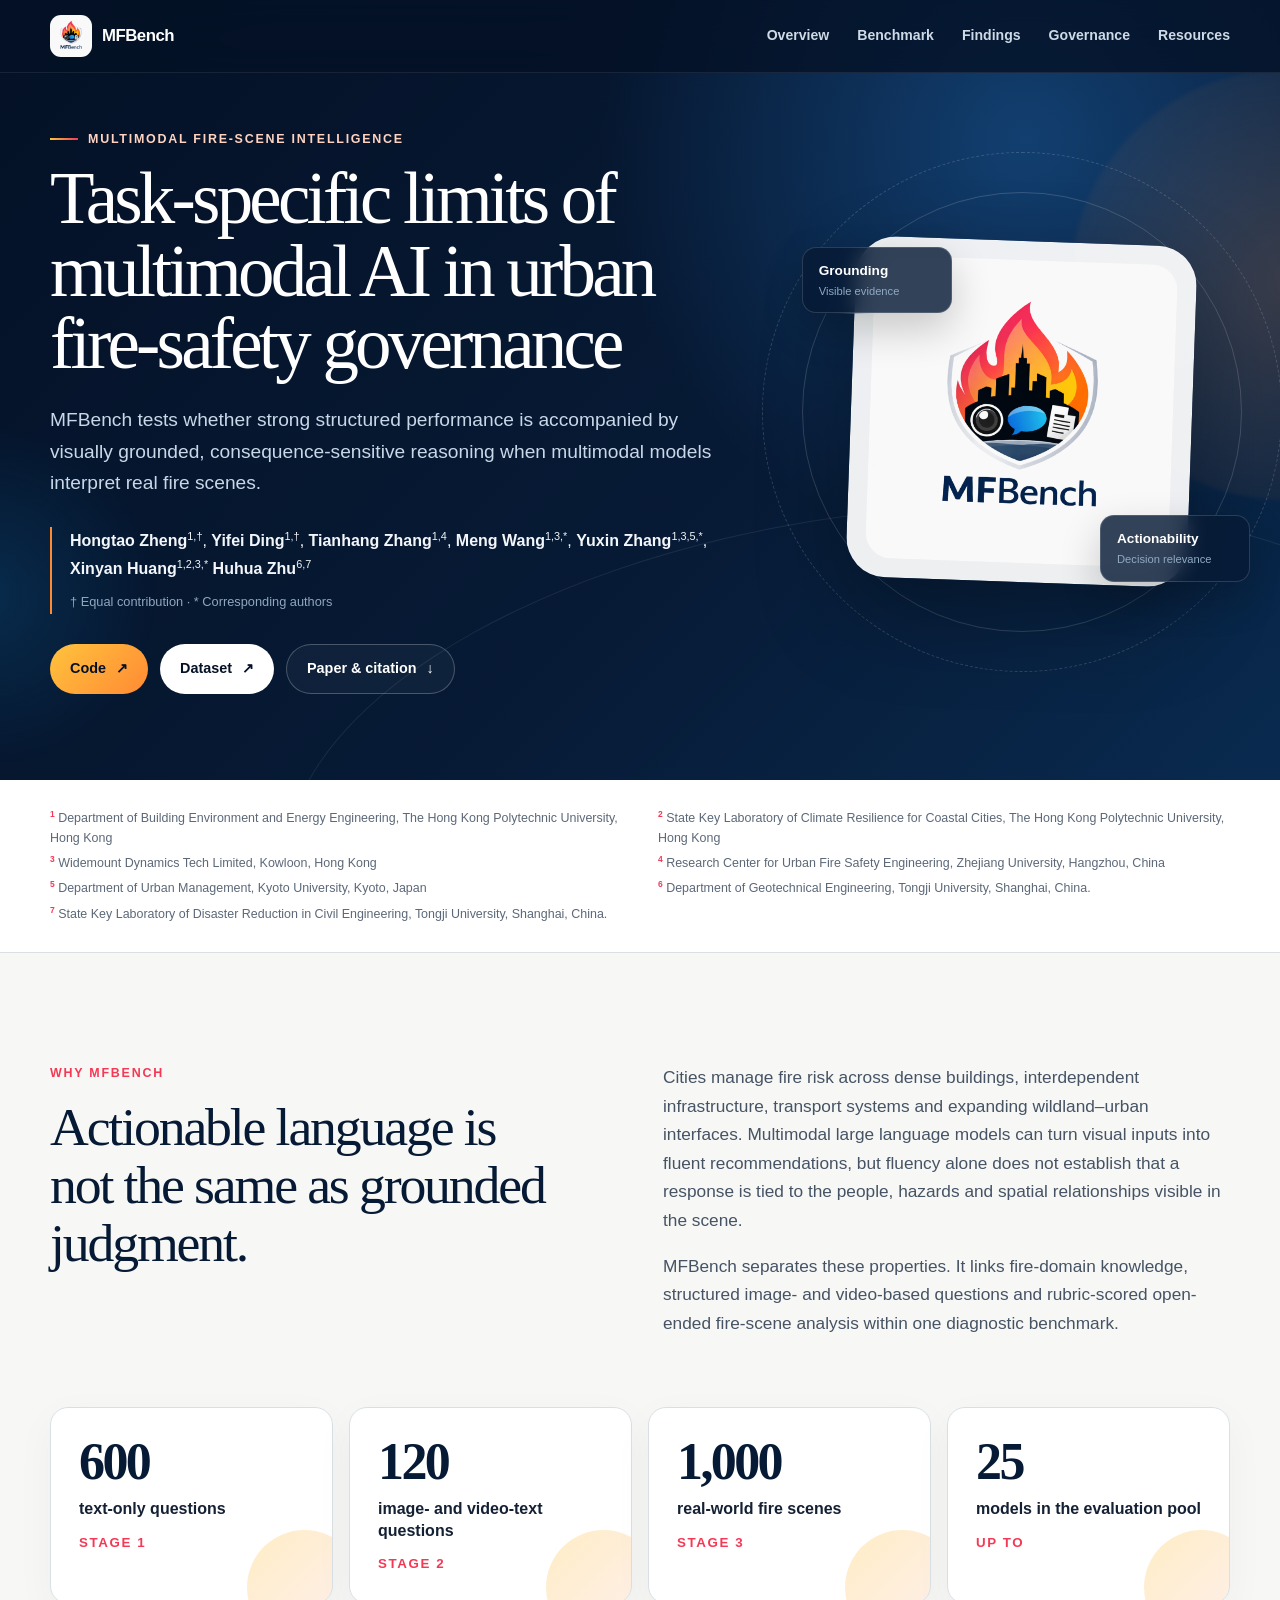
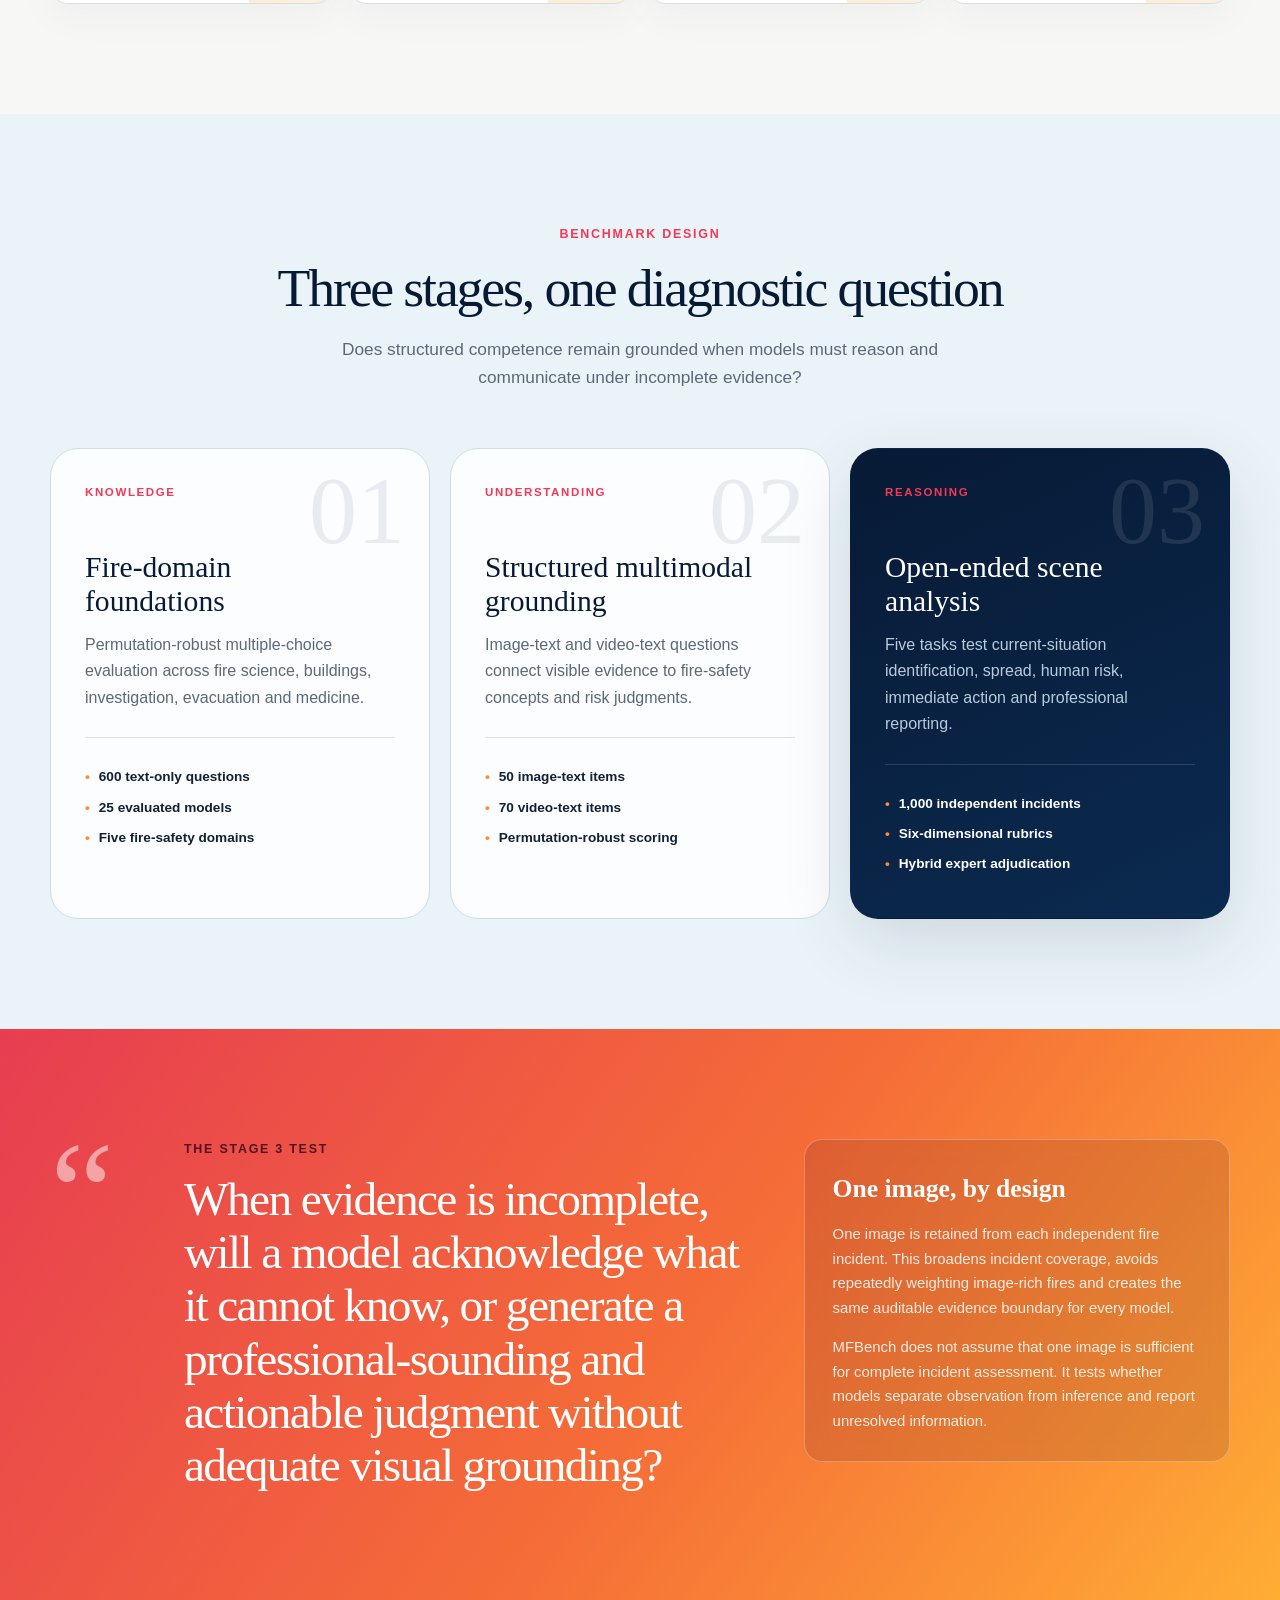
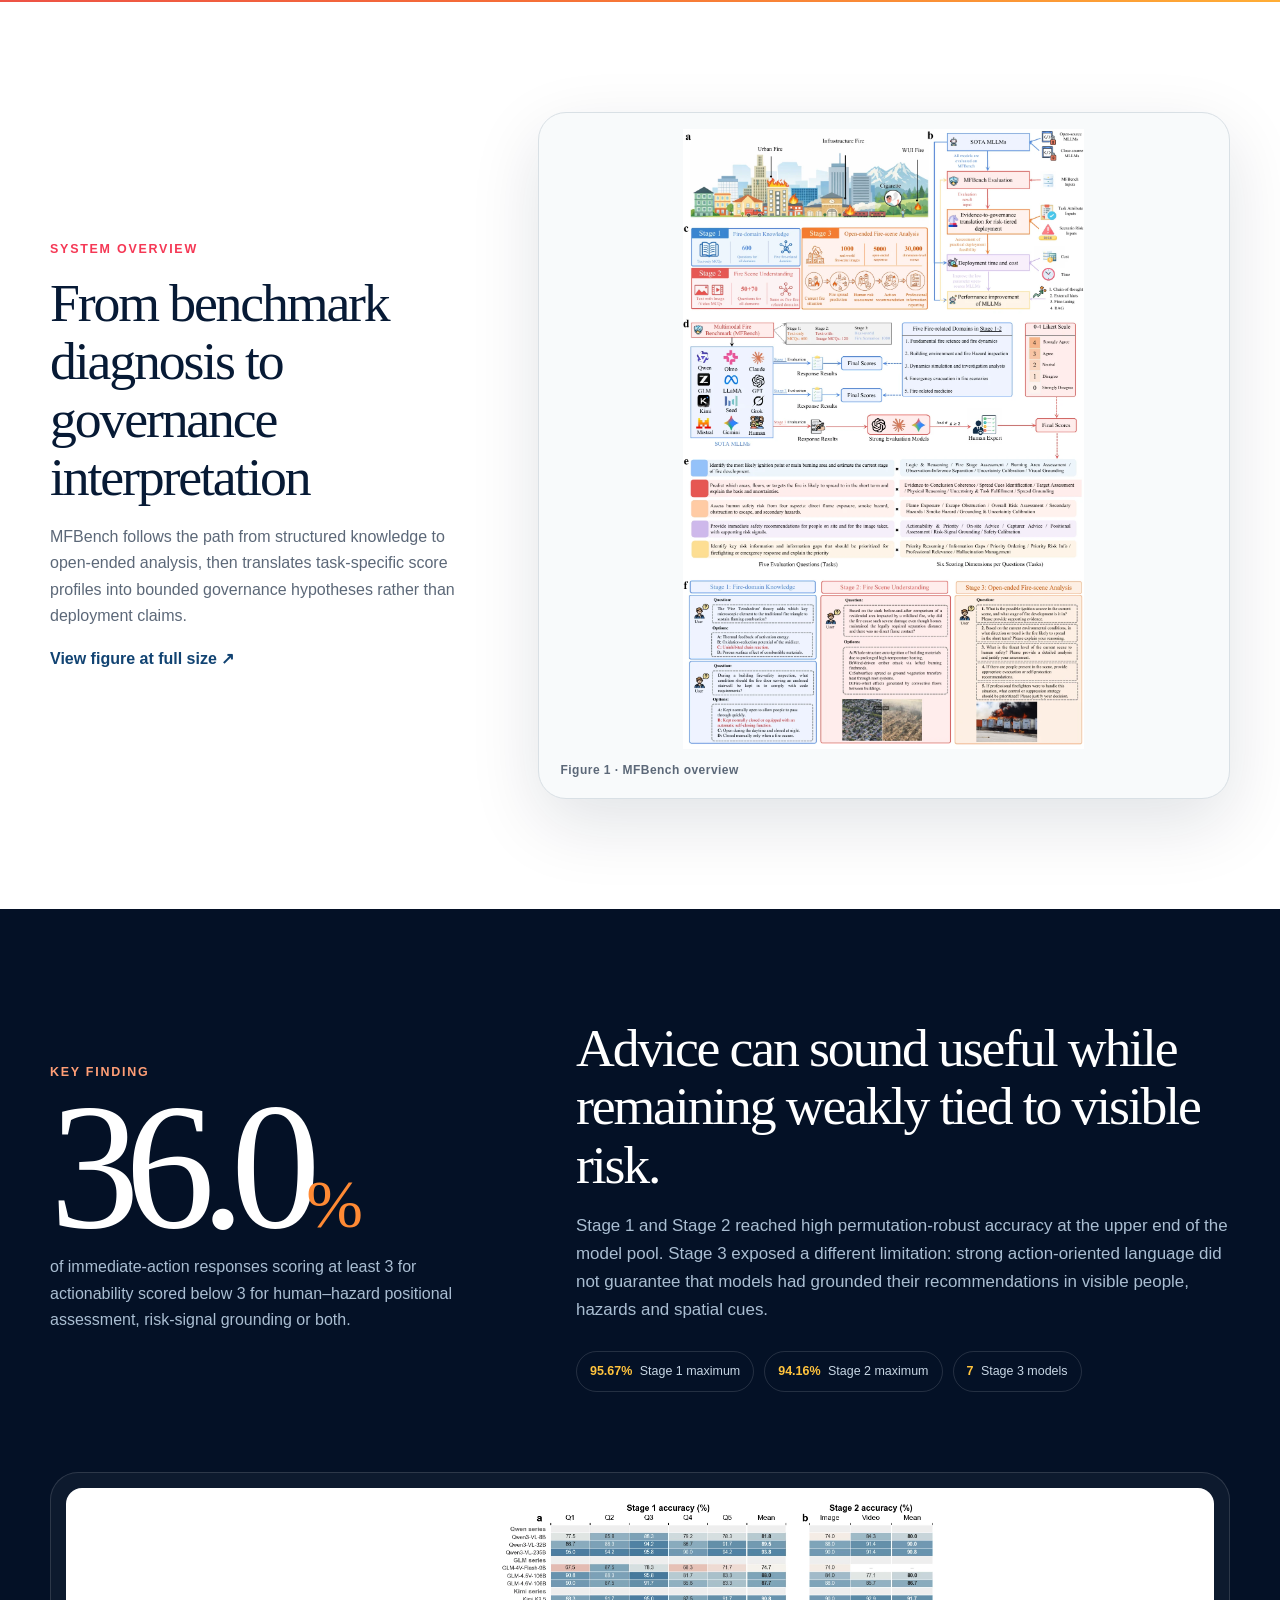
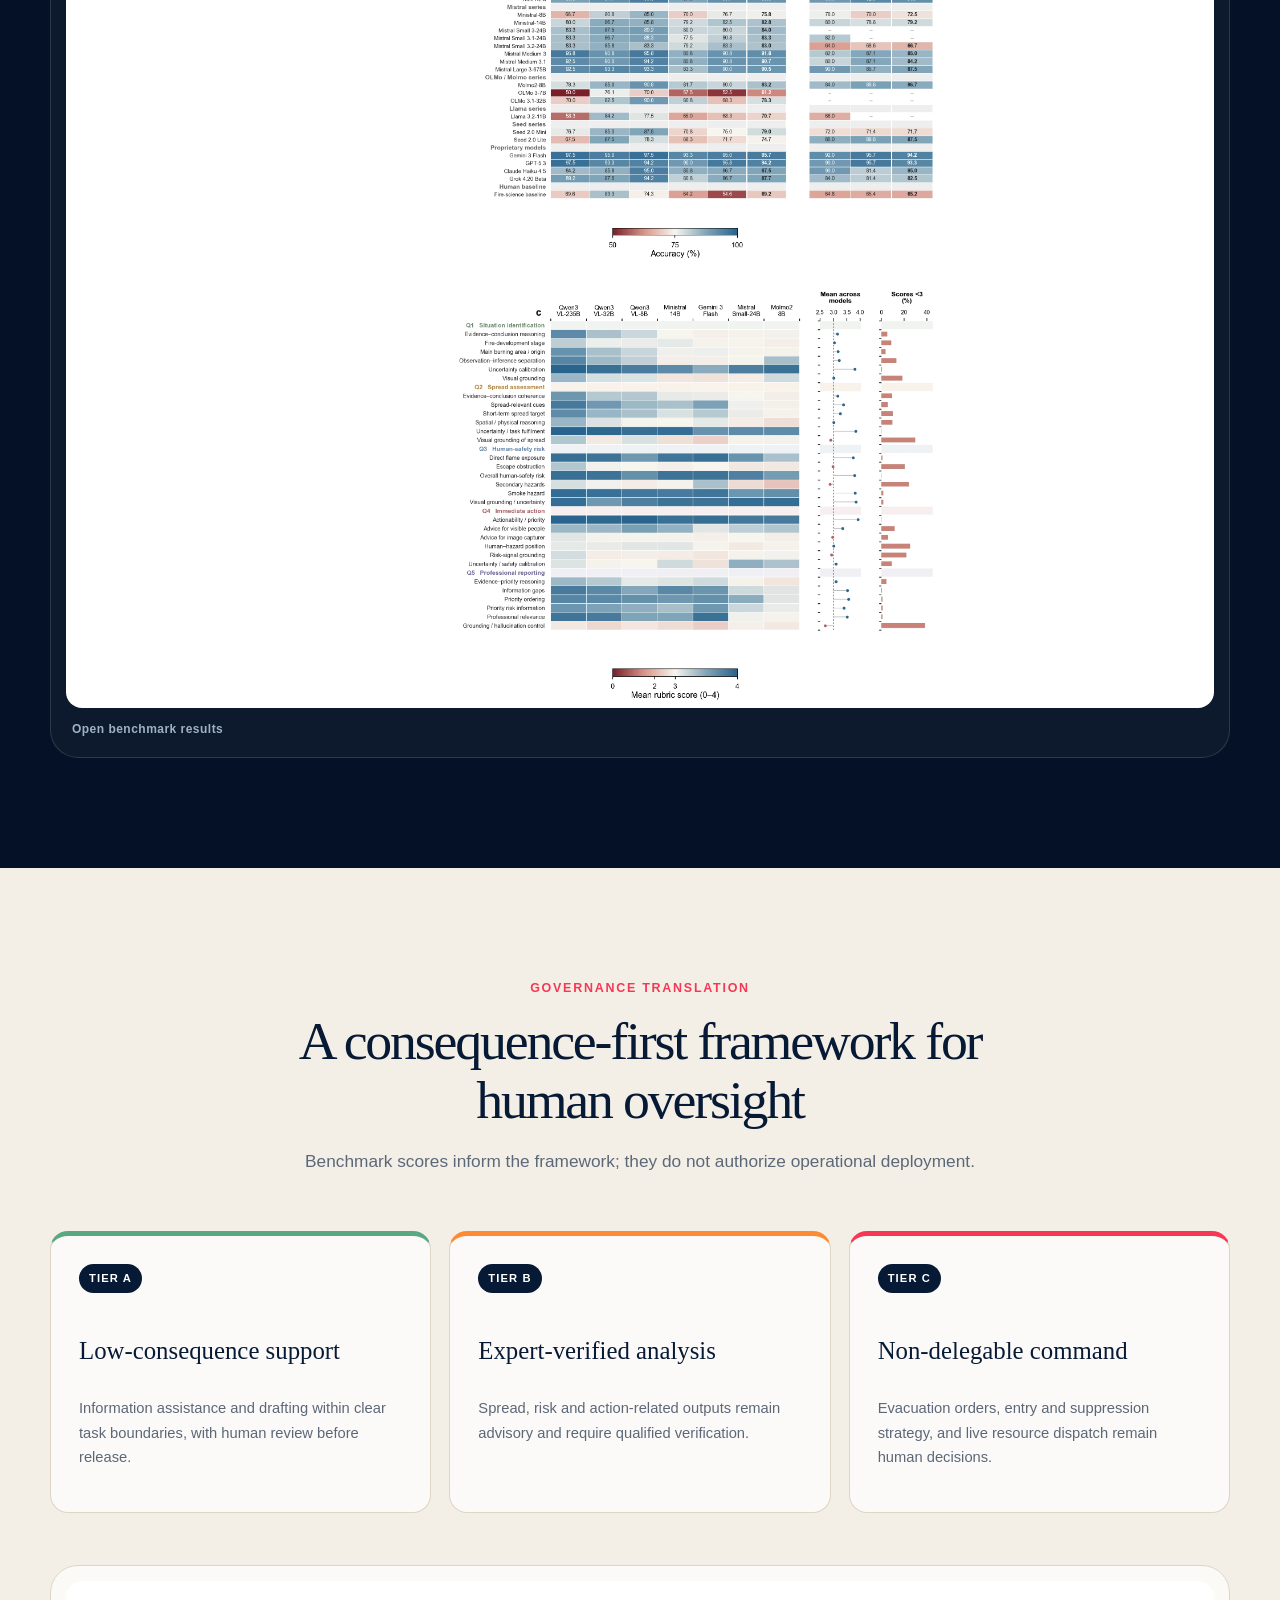
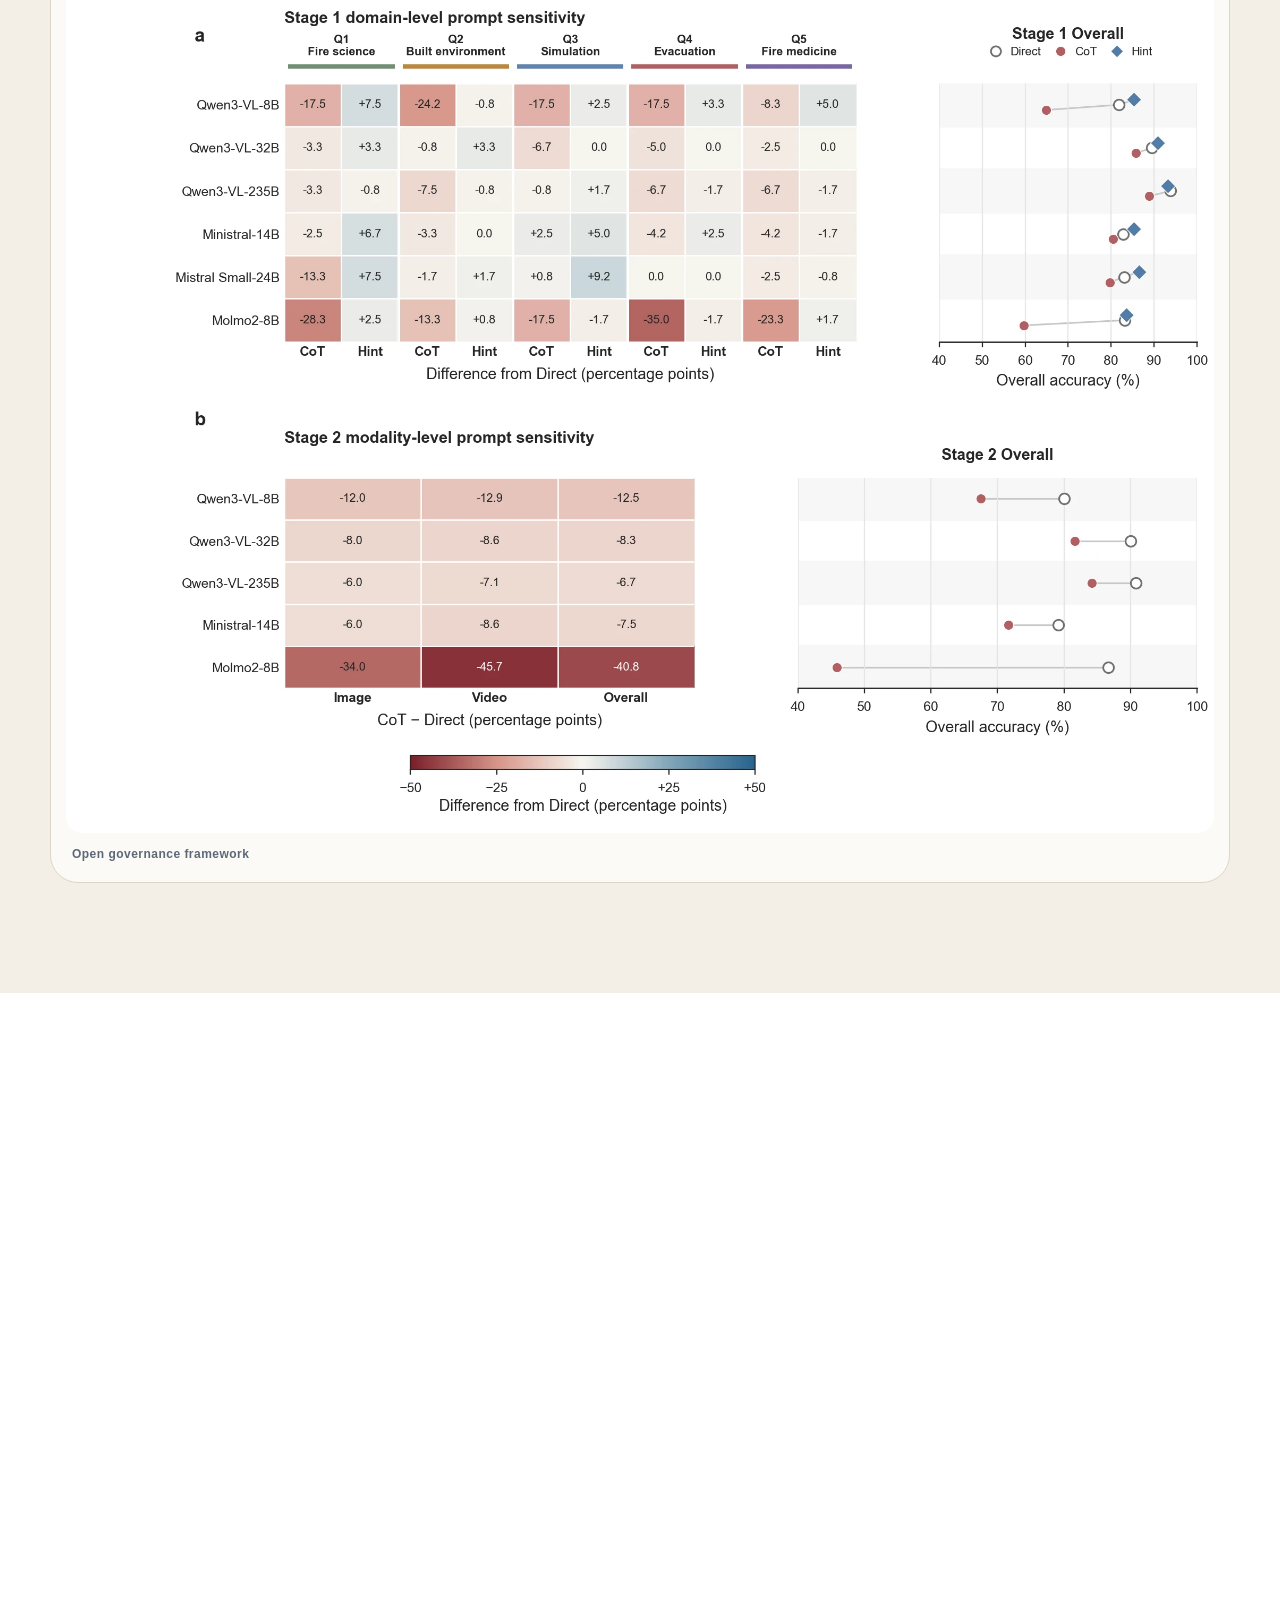
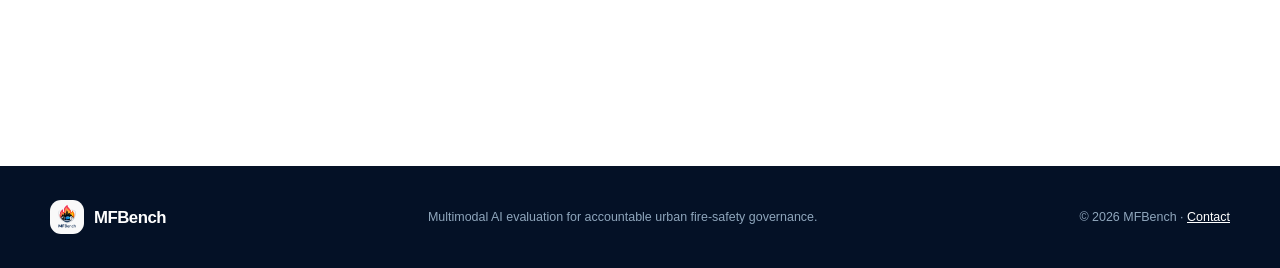
==== index.html @ b50ec33d "Update index.html" ====
<!doctype html>
<html lang="en">
  <head>
    <meta charset="utf-8" />
    <meta name="viewport" content="width=device-width, initial-scale=1" />
    <meta name="theme-color" content="#071a35" />
    <meta
      name="description"
      content="MFBench is a staged diagnostic benchmark for multimodal AI in urban fire-safety governance."
    />
    <meta property="og:type" content="website" />
    <meta property="og:title" content="MFBench | Multimodal AI for Urban Fire Safety" />
    <meta
      property="og:description"
      content="A staged diagnostic benchmark connecting fire-domain knowledge, multimodal understanding and grounded fire-scene analysis."
    />
    <meta property="og:url" content="https://mfbench.github.io/" />
    <link rel="icon" href="assets/logo.png" />
    <link rel="stylesheet" href="styles.css" />
    <title>MFBench | Multimodal AI for Urban Fire Safety</title>
  </head>
  <body>
    <a class="skip-link" href="#main">Skip to content</a>

    <header class="site-header" id="top">
      <div class="nav-wrap">
        <a class="brand" href="#top" aria-label="MFBench home">
          <img src="assets/logo.png" alt="" />
          <span>MFBench</span>
        </a>
        <button class="menu-button" type="button" aria-expanded="false" aria-controls="site-nav">
          <span></span><span></span><span></span>
          <span class="sr-only">Toggle navigation</span>
        </button>
        <nav id="site-nav" aria-label="Primary navigation">
          <a href="#overview">Overview</a>
          <a href="#benchmark">Benchmark</a>
          <a href="#findings">Findings</a>
          <a href="#governance">Governance</a>
          <a href="#resources">Resources</a>
        </nav>
      </div>
    </header>

    <main id="main">
      <section class="hero">
        <div class="hero-glow hero-glow-a"></div>
        <div class="hero-glow hero-glow-b"></div>
        <div class="container hero-grid">
          <div class="hero-copy reveal">
            <div class="eyebrow"><span></span> Multimodal fire-scene intelligence</div>
            <h1>Task-specific limits of multimodal AI in urban fire-safety governance</h1>
            <p class="hero-deck">
              MFBench tests whether strong structured performance is accompanied by visually grounded,
              consequence-sensitive reasoning when multimodal models interpret real fire scenes.
            </p>

            <div class="authors" aria-label="Authors">
              <p>
                <strong>Hongtao Zheng</strong><sup>1,†</sup>,
                <strong>Yifei Ding</strong><sup>1,†</sup>,
                <strong>Tianhang Zhang</strong><sup>1,4</sup>,
                <strong>Meng Wang</strong><sup>1,3,*</sup>,
                <strong>Yuxin Zhang</strong><sup>1,3,5,*</sup>,
                <strong>Xinyan Huang</strong><sup>1,2,3,*</sup>
                <strong>Huhua Zhu</strong><sup>6,7</sup>
              </p>
              <span>† Equal contribution · * Corresponding authors</span>
            </div>

            <div class="hero-actions" aria-label="Project links">
              <a class="button button-primary" href="https://github.com/HTZ2025/mfbench" target="_blank" rel="noreferrer">
                Code <span aria-hidden="true">↗</span>
              </a>
              <a class="button button-light" href="https://huggingface.co" target="_blank" rel="noreferrer">
                Dataset <span aria-hidden="true">↗</span>
              </a>
              <a class="button button-ghost" href="#citation">Paper &amp; citation <span aria-hidden="true">↓</span></a>
            </div>
          </div>

          <div class="hero-mark reveal" aria-hidden="true">
            <div class="logo-orbit orbit-one"></div>
            <div class="logo-orbit orbit-two"></div>
            <div class="logo-plate">
              <img src="assets/logo.png" alt="" />
            </div>
            <div class="signal-card signal-card-one"><b>Grounding</b><span>Visible evidence</span></div>
            <div class="signal-card signal-card-two"><b>Actionability</b><span>Decision relevance</span></div>
          </div>
        </div>
      </section>

      <section class="affiliations" aria-label="Author affiliations">
        <div class="container affiliations-grid">
          <p><sup>1</sup> Department of Building Environment and Energy Engineering, The Hong Kong Polytechnic University, Hong Kong</p>
          <p><sup>2</sup> State Key Laboratory of Climate Resilience for Coastal Cities, The Hong Kong Polytechnic University, Hong Kong</p>
          <p><sup>3</sup> Widemount Dynamics Tech Limited, Kowloon, Hong Kong</p>
          <p><sup>4</sup> Research Center for Urban Fire Safety Engineering, Zhejiang University, Hangzhou, China</p>
          <p><sup>5</sup> Department of Urban Management, Kyoto University, Kyoto, Japan</p>
          <p><sup>6</sup> Department of Geotechnical Engineering, Tongji University, Shanghai, China.</p>
          <p><sup>7</sup> State Key Laboratory of Disaster Reduction in Civil Engineering, Tongji University, Shanghai, China.</p>
        </div>
      </section>

      <section class="section overview" id="overview">
        <div class="container two-column">
          <div class="section-heading reveal">
            <p class="kicker">Why MFBench</p>
            <h2>Actionable language is not the same as grounded judgment.</h2>
          </div>
          <div class="prose reveal">
            <p>
              Cities manage fire risk across dense buildings, interdependent infrastructure, transport
              systems and expanding wildland–urban interfaces. Multimodal large language models can turn
              visual inputs into fluent recommendations, but fluency alone does not establish that a response
              is tied to the people, hazards and spatial relationships visible in the scene.
            </p>
            <p>
              MFBench separates these properties. It links fire-domain knowledge, structured image- and
              video-based questions and rubric-scored open-ended fire-scene analysis within one diagnostic
              benchmark.
            </p>
          </div>
        </div>

        <div class="container stat-grid" aria-label="Benchmark scale">
          <article class="stat-card reveal"><strong>600</strong><span>text-only questions</span><small>Stage 1</small></article>
          <article class="stat-card reveal"><strong>120</strong><span>image- and video-text questions</span><small>Stage 2</small></article>
          <article class="stat-card reveal"><strong>1,000</strong><span>real-world fire scenes</span><small>Stage 3</small></article>
          <article class="stat-card reveal"><strong>25</strong><span>models in the evaluation pool</span><small>Up to</small></article>
        </div>
      </section>

      <section class="section benchmark" id="benchmark">
        <div class="container">
          <div class="section-heading centered reveal">
            <p class="kicker">Benchmark design</p>
            <h2>Three stages, one diagnostic question</h2>
            <p>Does structured competence remain grounded when models must reason and communicate under incomplete evidence?</p>
          </div>

          <div class="stage-grid">
            <article class="stage-card reveal">
              <div class="stage-number">01</div>
              <p class="stage-label">Knowledge</p>
              <h3>Fire-domain foundations</h3>
              <p>Permutation-robust multiple-choice evaluation across fire science, buildings, investigation, evacuation and medicine.</p>
              <ul><li>600 text-only questions</li><li>25 evaluated models</li><li>Five fire-safety domains</li></ul>
            </article>
            <article class="stage-card reveal">
              <div class="stage-number">02</div>
              <p class="stage-label">Understanding</p>
              <h3>Structured multimodal grounding</h3>
              <p>Image-text and video-text questions connect visible evidence to fire-safety concepts and risk judgments.</p>
              <ul><li>50 image-text items</li><li>70 video-text items</li><li>Permutation-robust scoring</li></ul>
            </article>
            <article class="stage-card stage-card-accent reveal">
              <div class="stage-number">03</div>
              <p class="stage-label">Reasoning</p>
              <h3>Open-ended scene analysis</h3>
              <p>Five tasks test current-situation identification, spread, human risk, immediate action and professional reporting.</p>
              <ul><li>1,000 independent incidents</li><li>Six-dimensional rubrics</li><li>Hybrid expert adjudication</li></ul>
            </article>
          </div>
        </div>
      </section>

      <section class="section evidence-boundary">
        <div class="container evidence-grid">
          <div class="quote-mark reveal">“</div>
          <div class="reveal">
            <p class="kicker">The Stage 3 test</p>
            <blockquote>
              When evidence is incomplete, will a model acknowledge what it cannot know, or generate a
              professional-sounding and actionable judgment without adequate visual grounding?
            </blockquote>
          </div>
          <div class="boundary-note reveal">
            <h3>One image, by design</h3>
            <p>
              One image is retained from each independent fire incident. This broadens incident coverage,
              avoids repeatedly weighting image-rich fires and creates the same auditable evidence boundary
              for every model.
            </p>
            <p>
              MFBench does not assume that one image is sufficient for complete incident assessment. It tests
              whether models separate observation from inference and report unresolved information.
            </p>
          </div>
        </div>
      </section>

      <section class="section figure-section" aria-labelledby="overview-figure-title">
        <div class="container figure-grid">
          <div class="figure-copy reveal">
            <p class="kicker">System overview</p>
            <h2 id="overview-figure-title">From benchmark diagnosis to governance interpretation</h2>
            <p>
              MFBench follows the path from structured knowledge to open-ended analysis, then translates
              task-specific score profiles into bounded governance hypotheses rather than deployment claims.
            </p>
            <button class="text-link figure-open" type="button" data-image="assets/mfbench-overview.webp" data-alt="MFBench benchmark overview figure">
              View figure at full size <span aria-hidden="true">↗</span>
            </button>
          </div>
          <button class="figure-frame reveal figure-open" type="button" data-image="assets/mfbench-overview.webp" data-alt="MFBench benchmark overview figure">
            <img src="assets/mfbench-overview.webp" alt="Overview of the three-stage MFBench benchmark" loading="lazy" />
            <span>Figure 1 · MFBench overview</span>
          </button>
        </div>
      </section>

      <section class="section findings" id="findings">
        <div class="container findings-grid">
          <div class="finding-lead reveal">
            <p class="kicker">Key finding</p>
            <div class="big-number">36.0<span>%</span></div>
            <p>
              of immediate-action responses scoring at least 3 for actionability scored below 3 for
              human–hazard positional assessment, risk-signal grounding or both.
            </p>
          </div>
          <div class="finding-copy reveal">
            <h2>Advice can sound useful while remaining weakly tied to visible risk.</h2>
            <p>
              Stage 1 and Stage 2 reached high permutation-robust accuracy at the upper end of the model pool.
              Stage 3 exposed a different limitation: strong action-oriented language did not guarantee that
              models had grounded their recommendations in visible people, hazards and spatial cues.
            </p>
            <div class="finding-badges">
              <span><b>95.67%</b> Stage 1 maximum</span>
              <span><b>94.16%</b> Stage 2 maximum</span>
              <span><b>7</b> Stage 3 models</span>
            </div>
          </div>
        </div>

        <div class="container result-figure reveal">
          <button class="figure-open" type="button" data-image="assets/benchmark-results.webp" data-alt="MFBench benchmark score profiles across three stages">
            <img src="assets/benchmark-results.webp" alt="Performance of evaluated multimodal models across MFBench stages" loading="lazy" />
            <span>Open benchmark results</span>
          </button>
        </div>
      </section>

      <section class="section governance" id="governance">
        <div class="container">
          <div class="section-heading centered reveal">
            <p class="kicker">Governance translation</p>
            <h2>A consequence-first framework for human oversight</h2>
            <p>Benchmark scores inform the framework; they do not authorize operational deployment.</p>
          </div>
          <div class="tier-grid">
            <article class="tier-card reveal">
              <span class="tier-tag">Tier A</span><h3>Low-consequence support</h3>
              <p>Information assistance and drafting within clear task boundaries, with human review before release.</p>
            </article>
            <article class="tier-card tier-mid reveal">
              <span class="tier-tag">Tier B</span><h3>Expert-verified analysis</h3>
              <p>Spread, risk and action-related outputs remain advisory and require qualified verification.</p>
            </article>
            <article class="tier-card tier-high reveal">
              <span class="tier-tag">Tier C</span><h3>Non-delegable command</h3>
              <p>Evacuation orders, entry and suppression strategy, and live resource dispatch remain human decisions.</p>
            </article>
          </div>
          <div class="governance-figure reveal">
            <button class="figure-open" type="button" data-image="assets/governance-framework.webp" data-alt="MFBench consequence-first governance framework">
              <img src="assets/governance-framework.webp" alt="The proposed consequence-first governance framework" loading="lazy" />
              <span>Open governance framework</span>
            </button>
          </div>
        </div>
      </section>

      <section class="section resources" id="resources">
        <div class="container">
          <div class="section-heading reveal">
            <p class="kicker">Open resources</p>
            <h2>Explore MFBench</h2>
          </div>
          <div class="resource-grid">
            <a class="resource-card reveal" href="https://github.com" target="_blank" rel="noreferrer">
              <span class="resource-icon">&lt;/&gt;</span><div><small>Repository</small><h3>Code</h3><p>Evaluation scripts, prompts and analysis tools.</p></div><b>↗</b>
            </a>
            <a class="resource-card reveal" href="https://huggingface.co" target="_blank" rel="noreferrer">
              <span class="resource-icon">DATA</span><div><small>Benchmark</small><h3>Dataset</h3><p>Tasks, rubrics, metadata and source records.</p></div><b>↗</b>
            </a>
            <a class="resource-card reveal" href="#citation">
              <span class="resource-icon">PDF</span><div><small>Publication</small><h3>Paper</h3><p>Manuscript details and citation information.</p></div><b>↓</b>
            </a>
          </div>

          <div class="citation-card reveal" id="citation">
            <div>
              <p class="kicker">Citation</p>
              <h3>Paper citation will be updated upon public release.</h3>
              <p>For now, please reference the project by its title and authors.</p>
            </div>
            <pre id="bibtex"><code>@misc{zheng2026mfbench,
  title  = {Task-specific limits of multimodal AI in urban fire-safety governance},
  author = {Zheng, Hongtao and Ding, Yifei and Zhang, Tianhang and Wang, Meng and Zhang, Yuxin and Huang, Xinyan},
  year   = {2026},
  note   = {MFBench project}
}</code></pre>
            <button class="copy-button" type="button" data-copy="bibtex">Copy BibTeX</button>
          </div>
        </div>
      </section>
    </main>

    <footer>
      <div class="container footer-grid">
        <a class="brand footer-brand" href="#top"><img src="assets/logo.png" alt="" /><span>MFBench</span></a>
        <p>Multimodal AI evaluation for accountable urban fire-safety governance.</p>
        <p>© <span id="year">2026</span> MFBench · <a href="mailto:xy.huang@polyu.edu.hk">Contact</a></p>
      </div>
    </footer>

    <dialog class="lightbox" aria-label="Expanded figure">
      <button class="lightbox-close" type="button" aria-label="Close figure">×</button>
      <img src="" alt="" />
    </dialog>

    <script src="script.js"></script>
  </body>
</html>
---- styles.css ----
:root {
  --navy-950: #041126;
  --navy-900: #071a35;
  --navy-800: #0b2a50;
  --navy-700: #114372;
  --blue: #168bd2;
  --ice: #eaf4f8;
  --paper: #f7f8f5;
  --white: #ffffff;
  --ink: #142033;
  --muted: #5c6878;
  --line: #d9e0e5;
  --orange: #ff8a34;
  --red: #f53855;
  --yellow: #ffc33d;
  --radius-lg: 28px;
  --radius-md: 18px;
  --shadow: 0 24px 70px rgba(6, 27, 53, 0.12);
  --container: min(1180px, calc(100vw - 40px));
}

* { box-sizing: border-box; }
html { scroll-behavior: smooth; }
body {
  margin: 0;
  background: var(--paper);
  color: var(--ink);
  font-family: Inter, ui-sans-serif, -apple-system, BlinkMacSystemFont, "Segoe UI", sans-serif;
  font-size: 16px;
  line-height: 1.65;
  -webkit-font-smoothing: antialiased;
}
body.menu-open { overflow: hidden; }
img { display: block; max-width: 100%; }
a { color: inherit; }
button, a { -webkit-tap-highlight-color: transparent; }
button { font: inherit; }
.container { width: var(--container); margin-inline: auto; }
.sr-only { position: absolute; width: 1px; height: 1px; padding: 0; margin: -1px; overflow: hidden; clip: rect(0, 0, 0, 0); white-space: nowrap; border: 0; }
.skip-link { position: fixed; left: 16px; top: -60px; z-index: 1000; background: white; color: var(--navy-900); padding: 10px 16px; border-radius: 8px; }
.skip-link:focus { top: 16px; }

.site-header {
  position: fixed;
  inset: 0 0 auto;
  z-index: 100;
  border-bottom: 1px solid rgba(255, 255, 255, 0.08);
  background: rgba(4, 17, 38, 0.78);
  backdrop-filter: blur(18px);
}
.nav-wrap { width: var(--container); height: 72px; margin-inline: auto; display: flex; align-items: center; justify-content: space-between; }
.brand { display: inline-flex; align-items: center; gap: 10px; color: white; text-decoration: none; font-size: 1.05rem; font-weight: 800; letter-spacing: -0.03em; }
.brand img { width: 42px; height: 42px; border-radius: 11px; object-fit: cover; }
nav { display: flex; align-items: center; gap: 28px; }
nav a { color: #cfdae7; text-decoration: none; font-size: 0.88rem; font-weight: 650; transition: color 180ms ease; }
nav a:hover, nav a:focus-visible { color: white; }
.menu-button { display: none; width: 44px; height: 44px; border: 1px solid rgba(255,255,255,.18); border-radius: 12px; background: transparent; padding: 10px; }
.menu-button > span:not(.sr-only) { display: block; height: 2px; margin: 5px 0; background: white; border-radius: 2px; }

.hero { position: relative; min-height: 780px; overflow: hidden; color: white; background: radial-gradient(circle at 80% 18%, #123f70 0, transparent 35%), linear-gradient(135deg, var(--navy-950), var(--navy-900) 58%, #092a4f); }
.hero::after { content: ""; position: absolute; inset: auto -15% -38% 22%; height: 560px; border: 1px solid rgba(255,255,255,.08); border-radius: 50%; transform: rotate(-8deg); }
.hero-glow { position: absolute; border-radius: 999px; filter: blur(2px); opacity: .42; }
.hero-glow-a { width: 430px; height: 430px; right: -220px; top: 70px; background: radial-gradient(circle, rgba(255,138,52,.45), rgba(245,56,85,0)); }
.hero-glow-b { width: 350px; height: 350px; left: -190px; bottom: 10px; background: radial-gradient(circle, rgba(22,139,210,.45), transparent 70%); }
.hero-grid { position: relative; z-index: 2; display: grid; grid-template-columns: minmax(0, 1.25fr) minmax(360px, .75fr); gap: 70px; align-items: center; min-height: 780px; padding-top: 115px; padding-bottom: 72px; }
.eyebrow, .kicker { margin: 0 0 14px; color: var(--red); font-size: .78rem; font-weight: 850; letter-spacing: .14em; text-transform: uppercase; }
.eyebrow { color: #ffd3c0; display: flex; align-items: center; gap: 10px; }
.eyebrow span { display: inline-block; width: 28px; height: 2px; background: linear-gradient(90deg, var(--yellow), var(--red)); }
h1, h2, h3, p { margin-top: 0; }
h1 { max-width: 810px; margin-bottom: 24px; font-family: Georgia, "Times New Roman", serif; font-size: clamp(3rem, 5.7vw, 5.6rem); line-height: .99; letter-spacing: -.052em; font-weight: 500; }
.hero-deck { max-width: 720px; margin-bottom: 28px; color: #c9d8e8; font-size: clamp(1.04rem, 1.5vw, 1.24rem); line-height: 1.65; }
.authors { max-width: 770px; margin: 20px 0 30px; padding-left: 18px; border-left: 2px solid var(--orange); }
.authors p { margin-bottom: 4px; color: #f3f6fa; line-height: 1.75; }
.authors span { color: #8fa7bf; font-size: .8rem; }
sup { color: inherit; font-size: .68em; }
.hero-actions { display: flex; flex-wrap: wrap; gap: 12px; }
.button { min-height: 50px; display: inline-flex; align-items: center; justify-content: center; gap: 10px; padding: 12px 20px; border-radius: 999px; text-decoration: none; font-size: .9rem; font-weight: 800; transition: transform 180ms ease, background 180ms ease, border-color 180ms ease; }
.button:hover { transform: translateY(-2px); }
.button-primary { color: var(--navy-950); background: linear-gradient(135deg, var(--yellow), var(--orange)); }
.button-light { color: var(--navy-950); background: white; }
.button-ghost { color: white; border: 1px solid rgba(255,255,255,.24); background: rgba(255,255,255,.04); }
.hero-mark { position: relative; min-height: 510px; display: grid; place-items: center; }
.logo-plate { position: relative; z-index: 3; width: min(360px, 82%); aspect-ratio: 1; padding: 18px; border-radius: 40px; border: 1px solid rgba(255,255,255,.16); background: rgba(255,255,255,.93); box-shadow: 0 35px 90px rgba(0,0,0,.32); transform: rotate(2deg); }
.logo-plate img { width: 100%; height: 100%; object-fit: cover; border-radius: 26px; }
.logo-orbit { position: absolute; border: 1px solid rgba(255,255,255,.16); border-radius: 50%; }
.orbit-one { width: 440px; height: 440px; }
.orbit-two { width: 520px; height: 520px; border-style: dashed; animation: orbit 40s linear infinite; }
.signal-card { position: absolute; z-index: 5; min-width: 150px; padding: 12px 16px; border: 1px solid rgba(255,255,255,.15); border-radius: 14px; background: rgba(7,26,53,.82); box-shadow: 0 16px 40px rgba(0,0,0,.2); backdrop-filter: blur(10px); }
.signal-card b, .signal-card span { display: block; }
.signal-card b { color: white; font-size: .85rem; }
.signal-card span { color: #90a9c2; font-size: .7rem; }
.signal-card-one { left: -12px; top: 90px; }
.signal-card-two { right: -20px; bottom: 85px; }
@keyframes orbit { to { transform: rotate(360deg); } }

.affiliations { border-bottom: 1px solid var(--line); background: white; }
.affiliations-grid { display: grid; grid-template-columns: repeat(2, 1fr); gap: 5px 36px; padding: 28px 0; }
.affiliations p { margin: 0; color: var(--muted); font-size: .78rem; line-height: 1.55; }
.affiliations p:last-child { grid-column: 1 / -1; }
.affiliations sup { color: var(--red); font-weight: 800; }

.section { padding: 110px 0; }
.section-heading h2, .figure-copy h2, .finding-copy h2 { margin-bottom: 18px; font-family: Georgia, "Times New Roman", serif; font-size: clamp(2.25rem, 4.2vw, 4.2rem); line-height: 1.08; letter-spacing: -.04em; font-weight: 500; color: var(--navy-900); }
.section-heading > p:last-child { max-width: 680px; color: var(--muted); font-size: 1.08rem; }
.section-heading.centered { max-width: 760px; margin: 0 auto 56px; text-align: center; }
.section-heading.centered > p:last-child { margin-inline: auto; }
.two-column { display: grid; grid-template-columns: .95fr 1.05fr; gap: 100px; align-items: start; }
.prose p { color: #465365; font-size: 1.08rem; }
.prose p:last-child { margin-bottom: 0; }
.stat-grid { display: grid; grid-template-columns: repeat(4, 1fr); gap: 16px; margin-top: 70px; }
.stat-card { position: relative; min-height: 190px; padding: 28px; overflow: hidden; border: 1px solid var(--line); border-radius: var(--radius-md); background: white; box-shadow: 0 12px 40px rgba(8,31,58,.04); }
.stat-card::after { content: ""; position: absolute; right: -30px; bottom: -42px; width: 115px; height: 115px; border-radius: 50%; background: linear-gradient(135deg, rgba(255,195,61,.3), rgba(245,56,85,.08)); }
.stat-card strong, .stat-card span, .stat-card small { display: block; position: relative; z-index: 1; }
.stat-card strong { margin-bottom: 10px; color: var(--navy-900); font-family: Georgia, serif; font-size: 3.25rem; line-height: 1; letter-spacing: -.05em; }
.stat-card span { color: var(--ink); font-weight: 750; line-height: 1.35; }
.stat-card small { margin-top: 12px; color: var(--red); text-transform: uppercase; letter-spacing: .12em; font-weight: 800; }

.benchmark { background: var(--ice); }
.stage-grid { display: grid; grid-template-columns: repeat(3, 1fr); gap: 20px; }
.stage-card { position: relative; min-height: 440px; padding: 34px; overflow: hidden; border: 1px solid #cbdde5; border-radius: var(--radius-lg); background: rgba(255,255,255,.82); }
.stage-card-accent { color: white; border-color: transparent; background: linear-gradient(155deg, var(--navy-900), var(--navy-800)); box-shadow: var(--shadow); }
.stage-number { position: absolute; top: 14px; right: 24px; color: rgba(11,42,80,.08); font-family: Georgia, serif; font-size: 6rem; line-height: 1; }
.stage-card-accent .stage-number { color: rgba(255,255,255,.1); }
.stage-label { margin: 0 0 48px; color: var(--red); font-size: .72rem; font-weight: 900; letter-spacing: .14em; text-transform: uppercase; }
.stage-card h3 { max-width: 280px; margin-bottom: 14px; color: var(--navy-900); font-family: Georgia, serif; font-size: 1.85rem; line-height: 1.15; font-weight: 500; }
.stage-card-accent h3 { color: white; }
.stage-card > p:not(.stage-label) { color: var(--muted); }
.stage-card-accent > p:not(.stage-label) { color: #b9cadb; }
.stage-card ul { margin: 26px 0 0; padding: 20px 0 0; border-top: 1px solid var(--line); list-style: none; }
.stage-card-accent ul { border-color: rgba(255,255,255,.14); }
.stage-card li { margin: 8px 0; font-size: .85rem; font-weight: 700; }
.stage-card li::before { content: "•"; margin-right: 9px; color: var(--orange); }

.evidence-boundary { color: white; background: linear-gradient(125deg, #e73d51, #f56d37 54%, #ffad35); }
.evidence-grid { display: grid; grid-template-columns: 90px 1.35fr 1fr; gap: 44px; align-items: start; }
.quote-mark { font-family: Georgia, serif; font-size: 9rem; line-height: .75; color: rgba(255,255,255,.5); }
.evidence-boundary .kicker { color: #531321; }
blockquote { margin: 0; font-family: Georgia, serif; font-size: clamp(2rem, 3.7vw, 3.75rem); line-height: 1.12; letter-spacing: -.035em; }
.boundary-note { padding: 28px; border: 1px solid rgba(255,255,255,.28); border-radius: var(--radius-md); background: rgba(93,22,35,.15); backdrop-filter: blur(10px); }
.boundary-note h3 { margin-bottom: 12px; font-family: Georgia, serif; font-size: 1.6rem; }
.boundary-note p { color: rgba(255,255,255,.86); font-size: .93rem; }
.boundary-note p:last-child { margin-bottom: 0; }

.figure-section { background: white; }
.figure-grid { display: grid; grid-template-columns: .75fr 1.25fr; gap: 72px; align-items: center; }
.figure-copy p:not(.kicker) { color: var(--muted); }
.text-link { border: 0; background: transparent; padding: 0; color: var(--navy-700); font-weight: 850; cursor: pointer; }
.figure-frame { width: 100%; max-height: 690px; padding: 16px; overflow: hidden; border: 1px solid var(--line); border-radius: var(--radius-lg); background: #f8fafb; box-shadow: var(--shadow); cursor: zoom-in; }
.figure-frame img { width: 100%; height: 620px; object-fit: contain; }
.figure-frame span, .result-figure span, .governance-figure span { display: block; padding: 12px 6px 2px; color: var(--muted); text-align: left; font-size: .75rem; font-weight: 800; letter-spacing: .04em; }

.findings { color: white; background: var(--navy-950); }
.findings-grid { display: grid; grid-template-columns: .8fr 1.2fr; gap: 90px; align-items: center; }
.findings .kicker { color: #ff9e76; }
.big-number { margin-bottom: 18px; font-family: Georgia, serif; font-size: clamp(6rem, 14vw, 12rem); line-height: .78; letter-spacing: -.08em; color: white; }
.big-number span { color: var(--orange); font-size: .38em; }
.finding-lead > p:last-child { max-width: 510px; color: #aabed2; font-size: 1rem; }
.finding-copy h2 { color: white; }
.finding-copy > p { color: #aabed2; font-size: 1.06rem; }
.finding-badges { display: flex; flex-wrap: wrap; gap: 10px; margin-top: 28px; }
.finding-badges span { padding: 9px 13px; border: 1px solid rgba(255,255,255,.13); border-radius: 999px; color: #c8d7e5; font-size: .78rem; }
.finding-badges b { margin-right: 4px; color: var(--yellow); }
.result-figure { margin-top: 80px; }
.result-figure button, .governance-figure button { width: 100%; padding: 15px; border: 1px solid rgba(255,255,255,.13); border-radius: var(--radius-lg); background: rgba(255,255,255,.04); cursor: zoom-in; }
.result-figure img { width: 100%; max-height: 820px; object-fit: contain; border-radius: 16px; background: white; }
.result-figure span { color: #9fb2c5; }

.governance { background: #f4efe6; }
.tier-grid { display: grid; grid-template-columns: repeat(3, 1fr); gap: 18px; }
.tier-card { min-height: 260px; padding: 28px; border: 1px solid #ded5c6; border-top: 5px solid #5aa783; border-radius: var(--radius-md); background: rgba(255,255,255,.72); }
.tier-card.tier-mid { border-top-color: var(--orange); }
.tier-card.tier-high { border-top-color: var(--red); }
.tier-tag { display: inline-block; margin-bottom: 38px; padding: 5px 10px; border-radius: 999px; background: var(--navy-900); color: white; font-size: .7rem; font-weight: 900; letter-spacing: .1em; text-transform: uppercase; }
.tier-card h3 { color: var(--navy-900); font-family: Georgia, serif; font-size: 1.55rem; font-weight: 500; }
.tier-card p { color: var(--muted); font-size: .92rem; }
.governance-figure { margin-top: 52px; }
.governance-figure button { border-color: #ded5c6; background: rgba(255,255,255,.7); }
.governance-figure img { width: 100%; border-radius: 16px; }

.resources { background: white; }
.resource-grid { display: grid; grid-template-columns: repeat(3, 1fr); gap: 16px; margin-top: 48px; }
.resource-card { display: grid; grid-template-columns: auto 1fr auto; gap: 18px; align-items: start; padding: 28px; border: 1px solid var(--line); border-radius: var(--radius-md); text-decoration: none; transition: transform 180ms ease, box-shadow 180ms ease; }
.resource-card:hover { transform: translateY(-4px); box-shadow: var(--shadow); }
.resource-icon { min-width: 54px; height: 54px; display: grid; place-items: center; border-radius: 14px; background: var(--ice); color: var(--navy-700); font-family: ui-monospace, monospace; font-size: .72rem; font-weight: 900; }
.resource-card small { color: var(--red); text-transform: uppercase; letter-spacing: .1em; font-weight: 850; }
.resource-card h3 { margin: 4px 0 7px; color: var(--navy-900); font-family: Georgia, serif; font-size: 1.65rem; font-weight: 500; }
.resource-card p { margin: 0; color: var(--muted); font-size: .85rem; }
.resource-card > b { color: var(--navy-700); }
.citation-card { display: grid; grid-template-columns: .8fr 1.2fr auto; gap: 28px; align-items: center; margin-top: 26px; padding: 32px; border-radius: var(--radius-lg); background: var(--navy-900); color: white; }
.citation-card h3 { margin-bottom: 8px; font-family: Georgia, serif; font-size: 1.55rem; font-weight: 500; }
.citation-card p { margin-bottom: 0; color: #aebfd0; font-size: .86rem; }
.citation-card pre { margin: 0; padding: 18px; overflow: auto; border: 1px solid rgba(255,255,255,.12); border-radius: 12px; background: rgba(0,0,0,.16); color: #dce8f3; font-size: .7rem; line-height: 1.5; }
.copy-button { min-height: 44px; padding: 10px 15px; border: 0; border-radius: 999px; background: var(--orange); color: var(--navy-950); font-weight: 900; cursor: pointer; }

footer { padding: 34px 0; background: var(--navy-950); color: #8fa6bc; }
.footer-grid { display: grid; grid-template-columns: auto 1fr auto; gap: 28px; align-items: center; }
.footer-grid p { margin: 0; font-size: .78rem; }
.footer-grid p:nth-child(2) { text-align: center; }
.footer-grid a { color: white; }
.footer-brand img { width: 34px; height: 34px; }

.lightbox { width: min(1400px, 94vw); max-width: none; max-height: 94vh; padding: 0; overflow: hidden; border: 0; border-radius: 20px; background: #eef2f4; box-shadow: 0 30px 100px rgba(0,0,0,.5); }
.lightbox::backdrop { background: rgba(2,11,25,.88); backdrop-filter: blur(8px); }
.lightbox img { width: 100%; max-height: 90vh; object-fit: contain; }
.lightbox-close { position: fixed; z-index: 2; top: 18px; right: 18px; width: 44px; height: 44px; border: 1px solid rgba(255,255,255,.5); border-radius: 50%; background: rgba(4,17,38,.8); color: white; font-size: 1.7rem; line-height: 1; cursor: pointer; }

.reveal { opacity: 0; transform: translateY(18px); transition: opacity 650ms ease, transform 650ms ease; }
.reveal.visible { opacity: 1; transform: none; }

@media (prefers-reduced-motion: reduce) {
  html { scroll-behavior: auto; }
  .orbit-two { animation: none; }
  .reveal { opacity: 1; transform: none; transition: none; }
  .button, .resource-card { transition: none; }
}

@media (max-width: 980px) {
  .hero-grid { grid-template-columns: 1fr; padding-top: 145px; }
  .hero-copy { max-width: 820px; }
  .hero-mark { min-height: 420px; }
  .logo-plate { width: 320px; }
  .orbit-one { width: 390px; height: 390px; }
  .orbit-two { width: 460px; height: 460px; }
  .two-column, .figure-grid, .findings-grid { grid-template-columns: 1fr; gap: 42px; }
  .stat-grid { grid-template-columns: repeat(2, 1fr); }
  .stage-grid { grid-template-columns: 1fr; }
  .stage-card { min-height: 0; }
  .evidence-grid { grid-template-columns: 60px 1fr; }
  .boundary-note { grid-column: 2; }
  .tier-grid, .resource-grid { grid-template-columns: 1fr; }
  .citation-card { grid-template-columns: 1fr; }
  .copy-button { justify-self: start; }
}

@media (max-width: 720px) {
  :root { --container: min(100% - 28px, 1180px); }
  .section { padding: 78px 0; }
  .menu-button { display: block; }
  nav { position: fixed; inset: 72px 0 auto; display: none; padding: 18px 20px 26px; background: rgba(4,17,38,.97); border-bottom: 1px solid rgba(255,255,255,.1); flex-direction: column; align-items: stretch; gap: 4px; }
  nav.open { display: flex; }
  nav a { padding: 12px 6px; font-size: 1rem; }
  .hero-grid { min-height: auto; gap: 30px; padding-top: 120px; }
  h1 { font-size: clamp(2.75rem, 13vw, 4.5rem); }
  .hero-mark { min-height: 360px; }
  .logo-plate { width: 250px; border-radius: 30px; }
  .orbit-one { width: 300px; height: 300px; }
  .orbit-two { width: 345px; height: 345px; }
  .signal-card { min-width: 130px; padding: 9px 12px; }
  .signal-card-one { left: 0; top: 50px; }
  .signal-card-two { right: 0; bottom: 45px; }
  .affiliations-grid { grid-template-columns: 1fr; padding: 22px 0; }
  .affiliations p:last-child { grid-column: auto; }
  .stat-grid { grid-template-columns: 1fr; }
  .stat-card { min-height: 160px; }
  .evidence-grid { grid-template-columns: 1fr; gap: 22px; }
  .quote-mark { display: none; }
  .boundary-note { grid-column: auto; }
  blockquote { font-size: 2.25rem; }
  .figure-frame img { height: 480px; }
  .finding-badges { flex-direction: column; align-items: flex-start; }
  .footer-grid { grid-template-columns: 1fr; text-align: center; }
  .footer-brand { justify-content: center; }
  .footer-grid p:nth-child(2) { text-align: center; }
}

@media (max-width: 430px) {
  .hero-actions .button { width: 100%; }
  .hero-mark { min-height: 320px; }
  .logo-plate { width: 220px; }
  .orbit-one { width: 270px; height: 270px; }
  .orbit-two { display: none; }
  .signal-card { display: none; }
  .figure-frame img { height: 390px; }
}
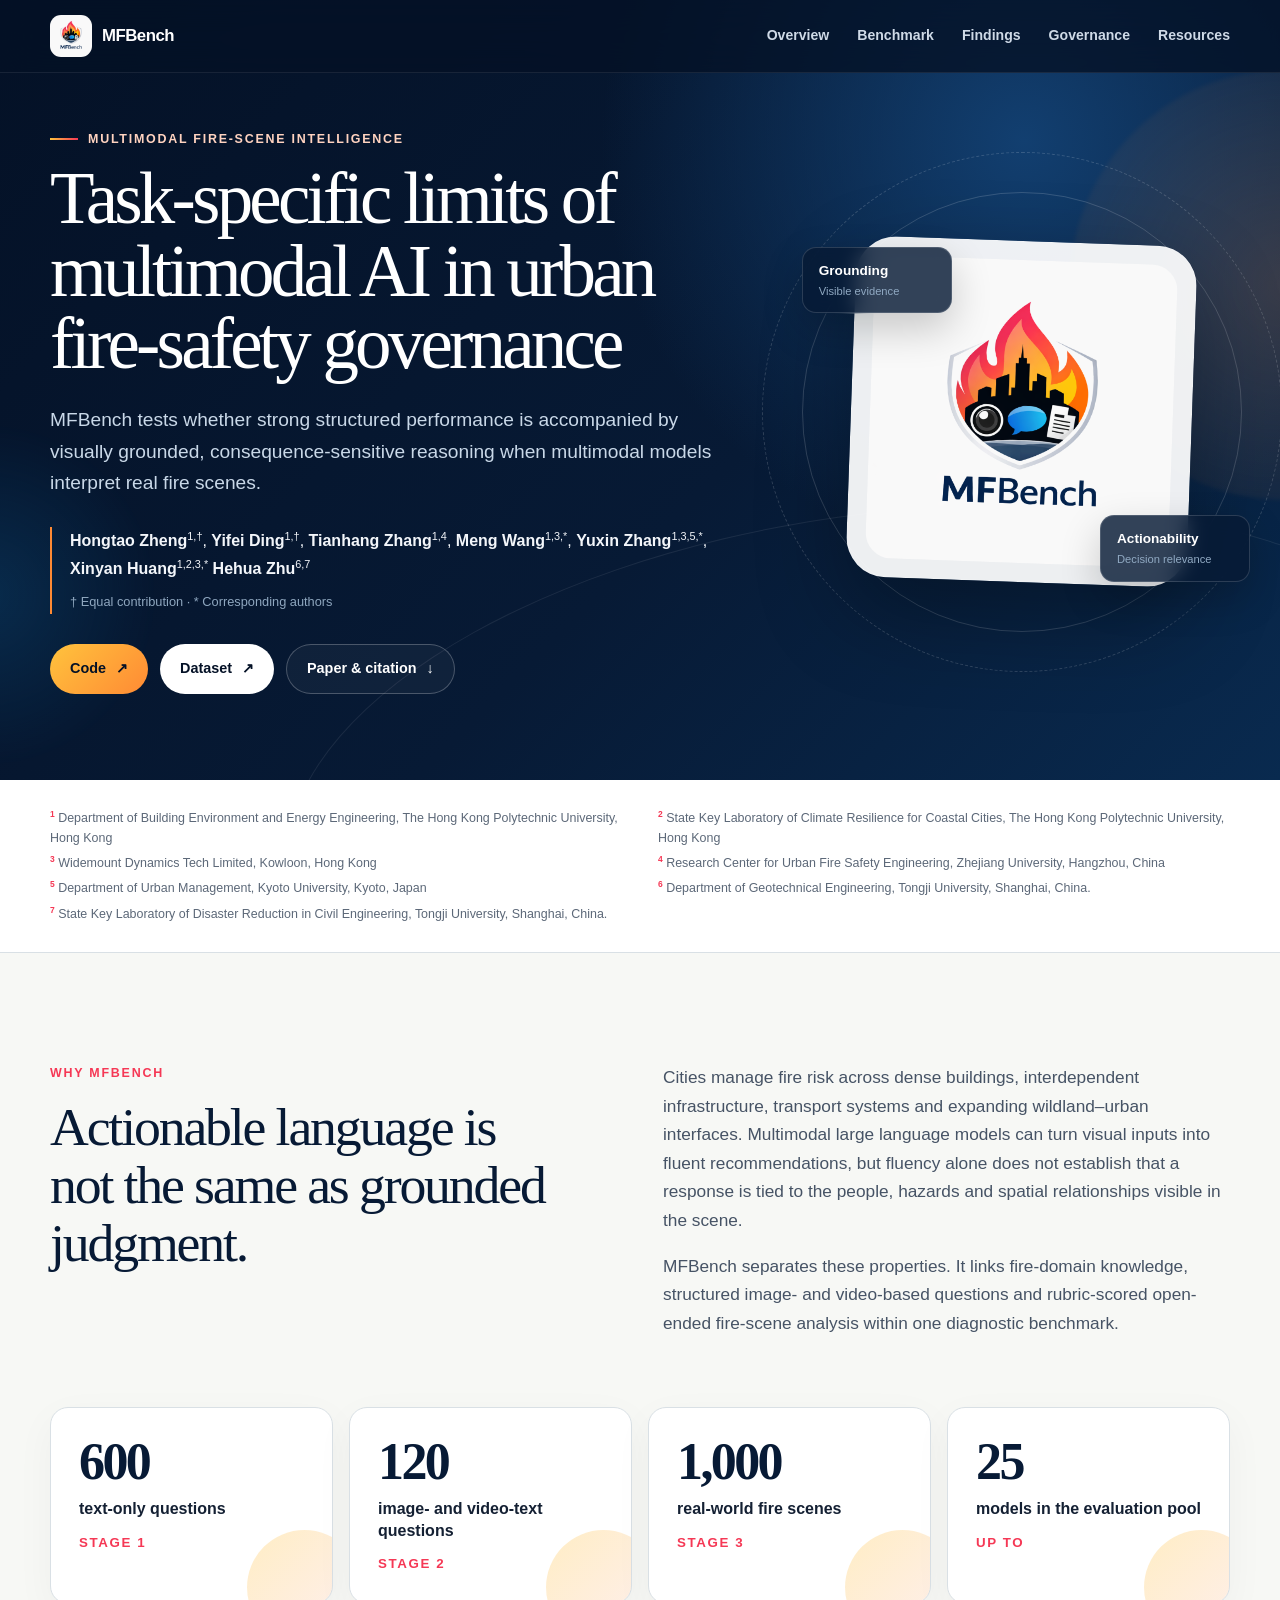
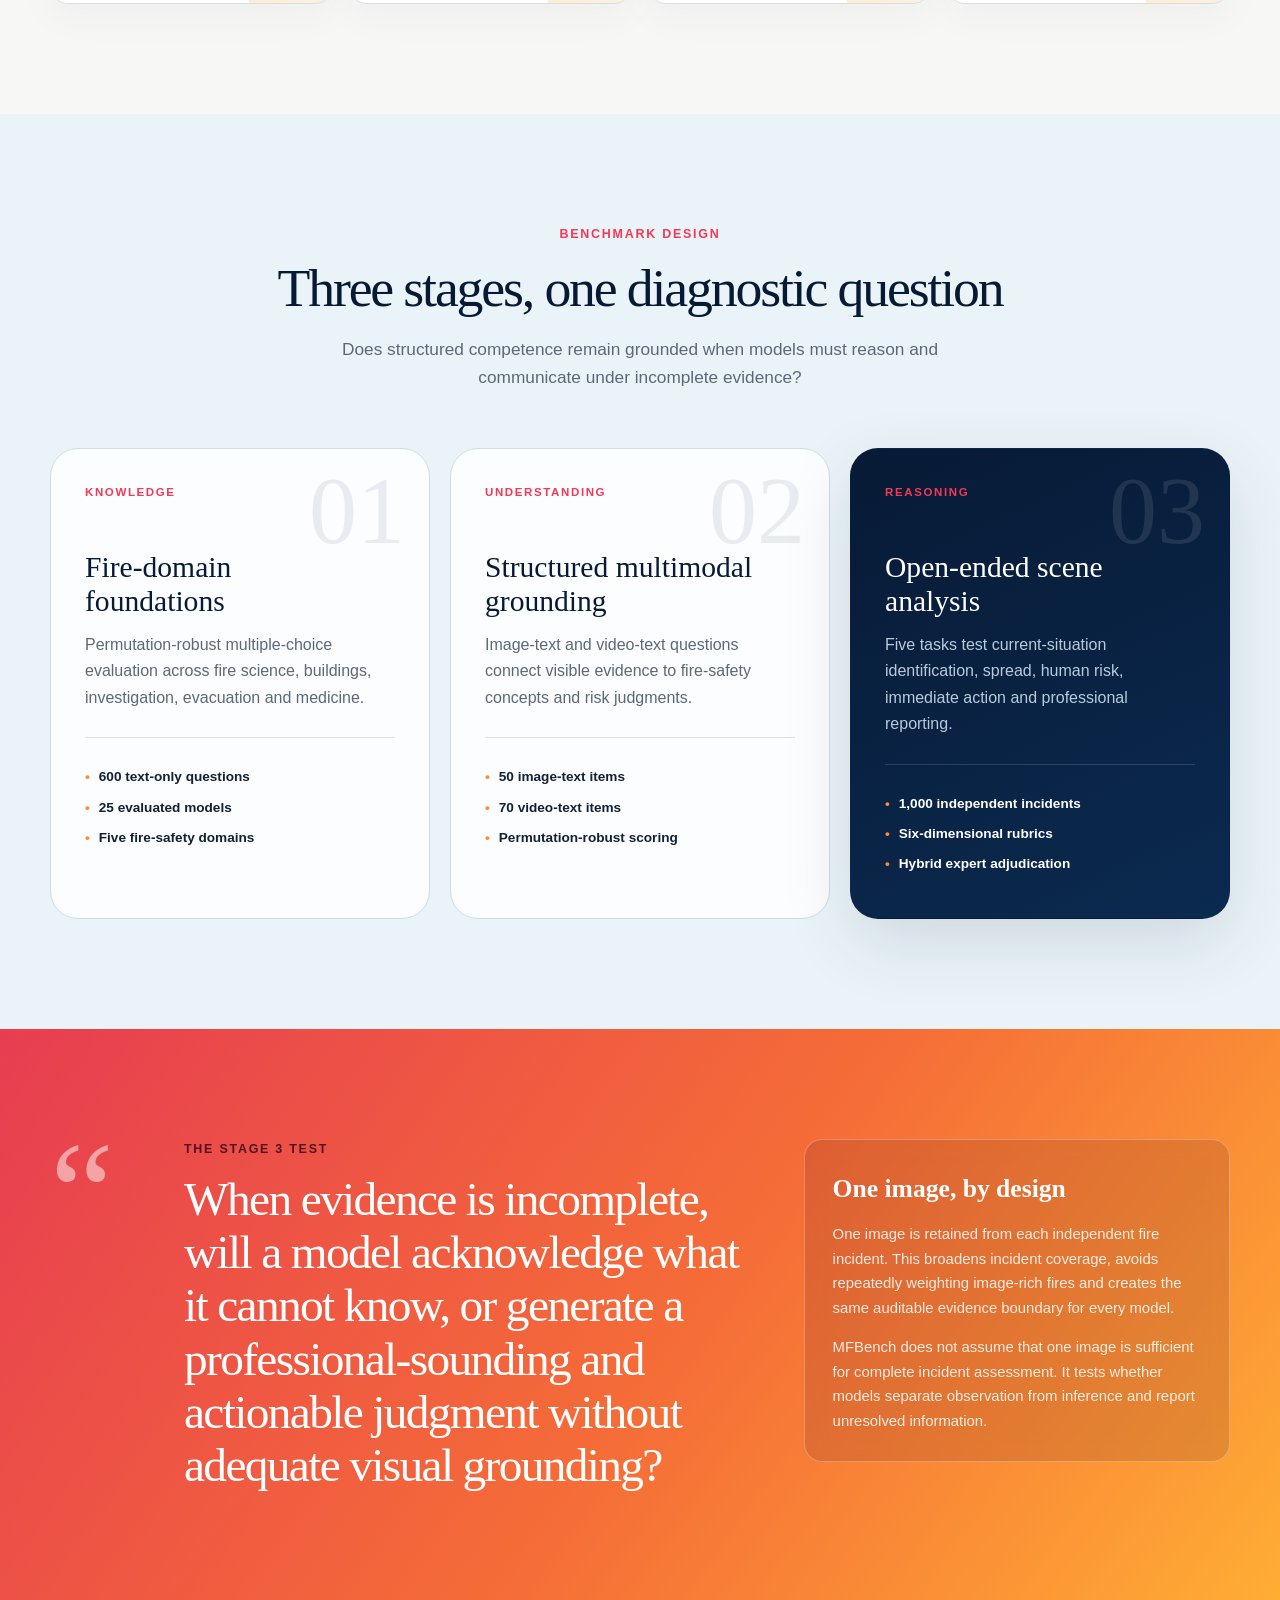
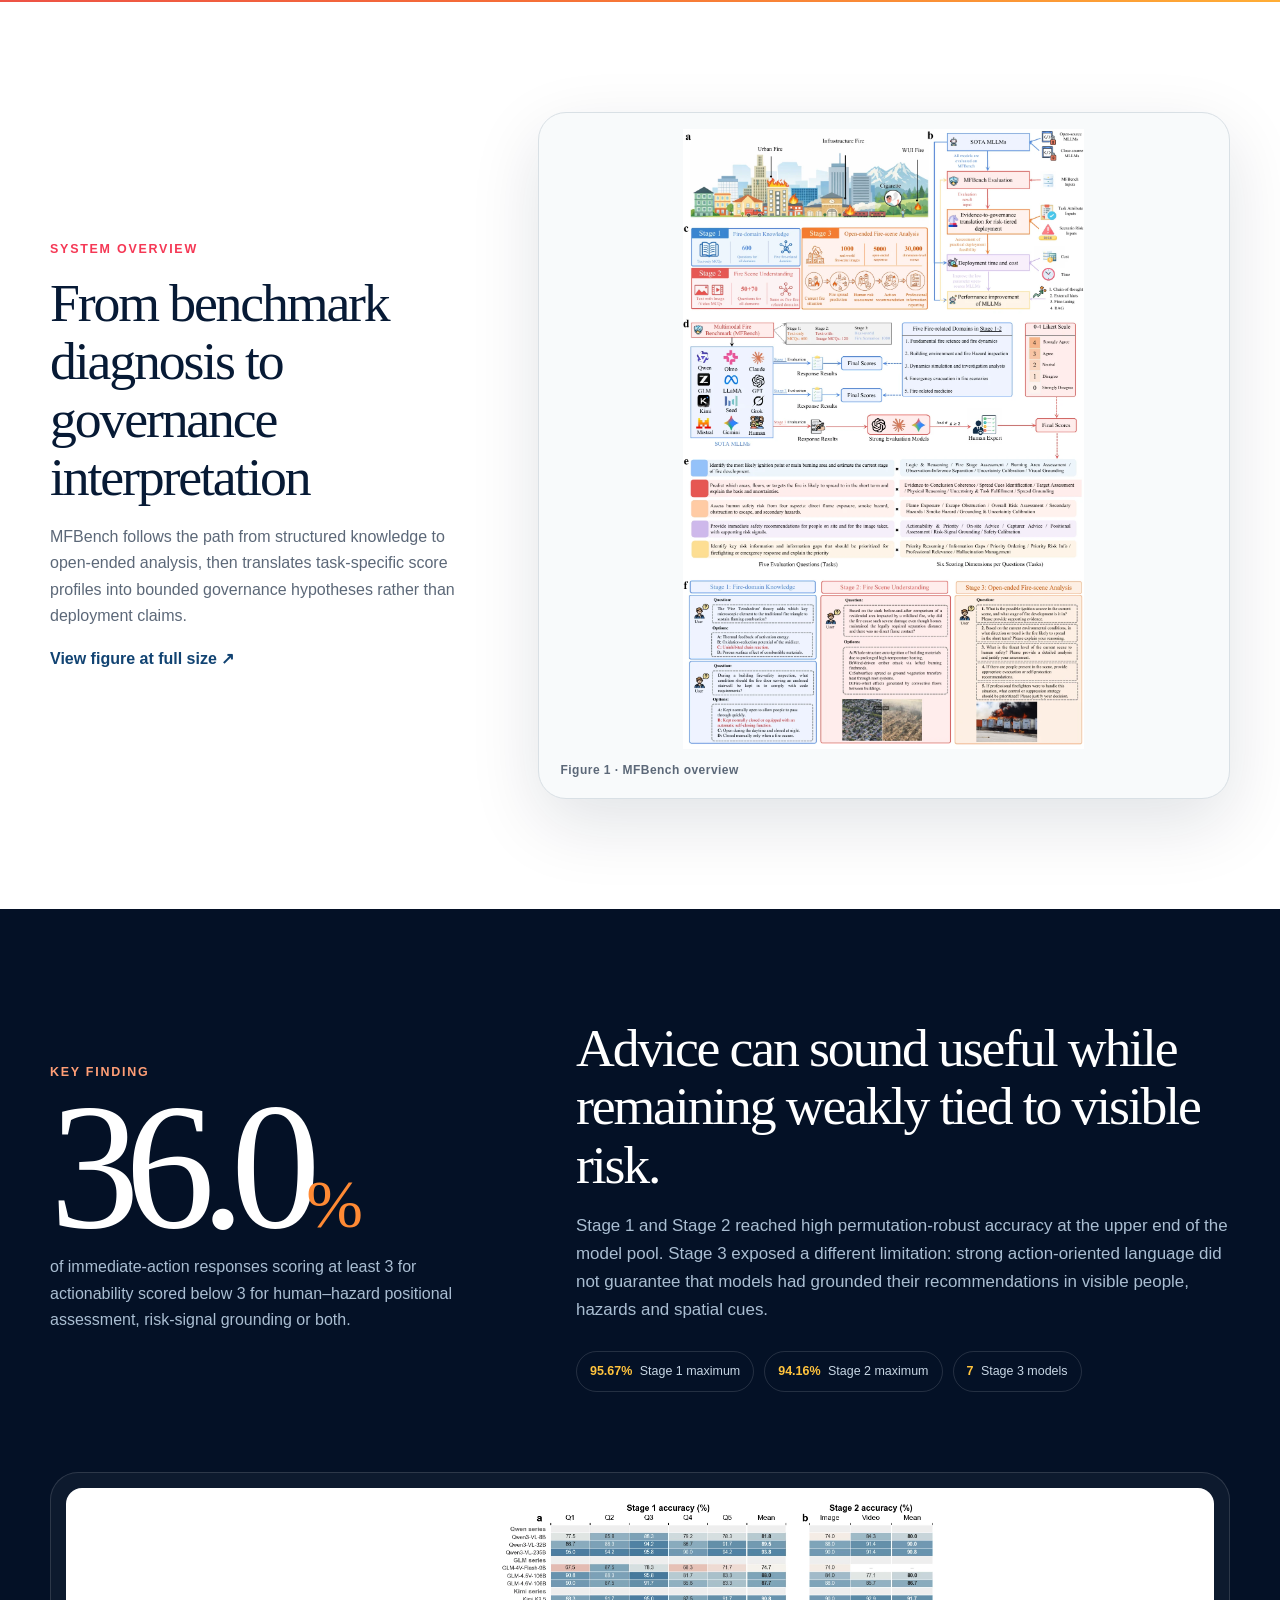
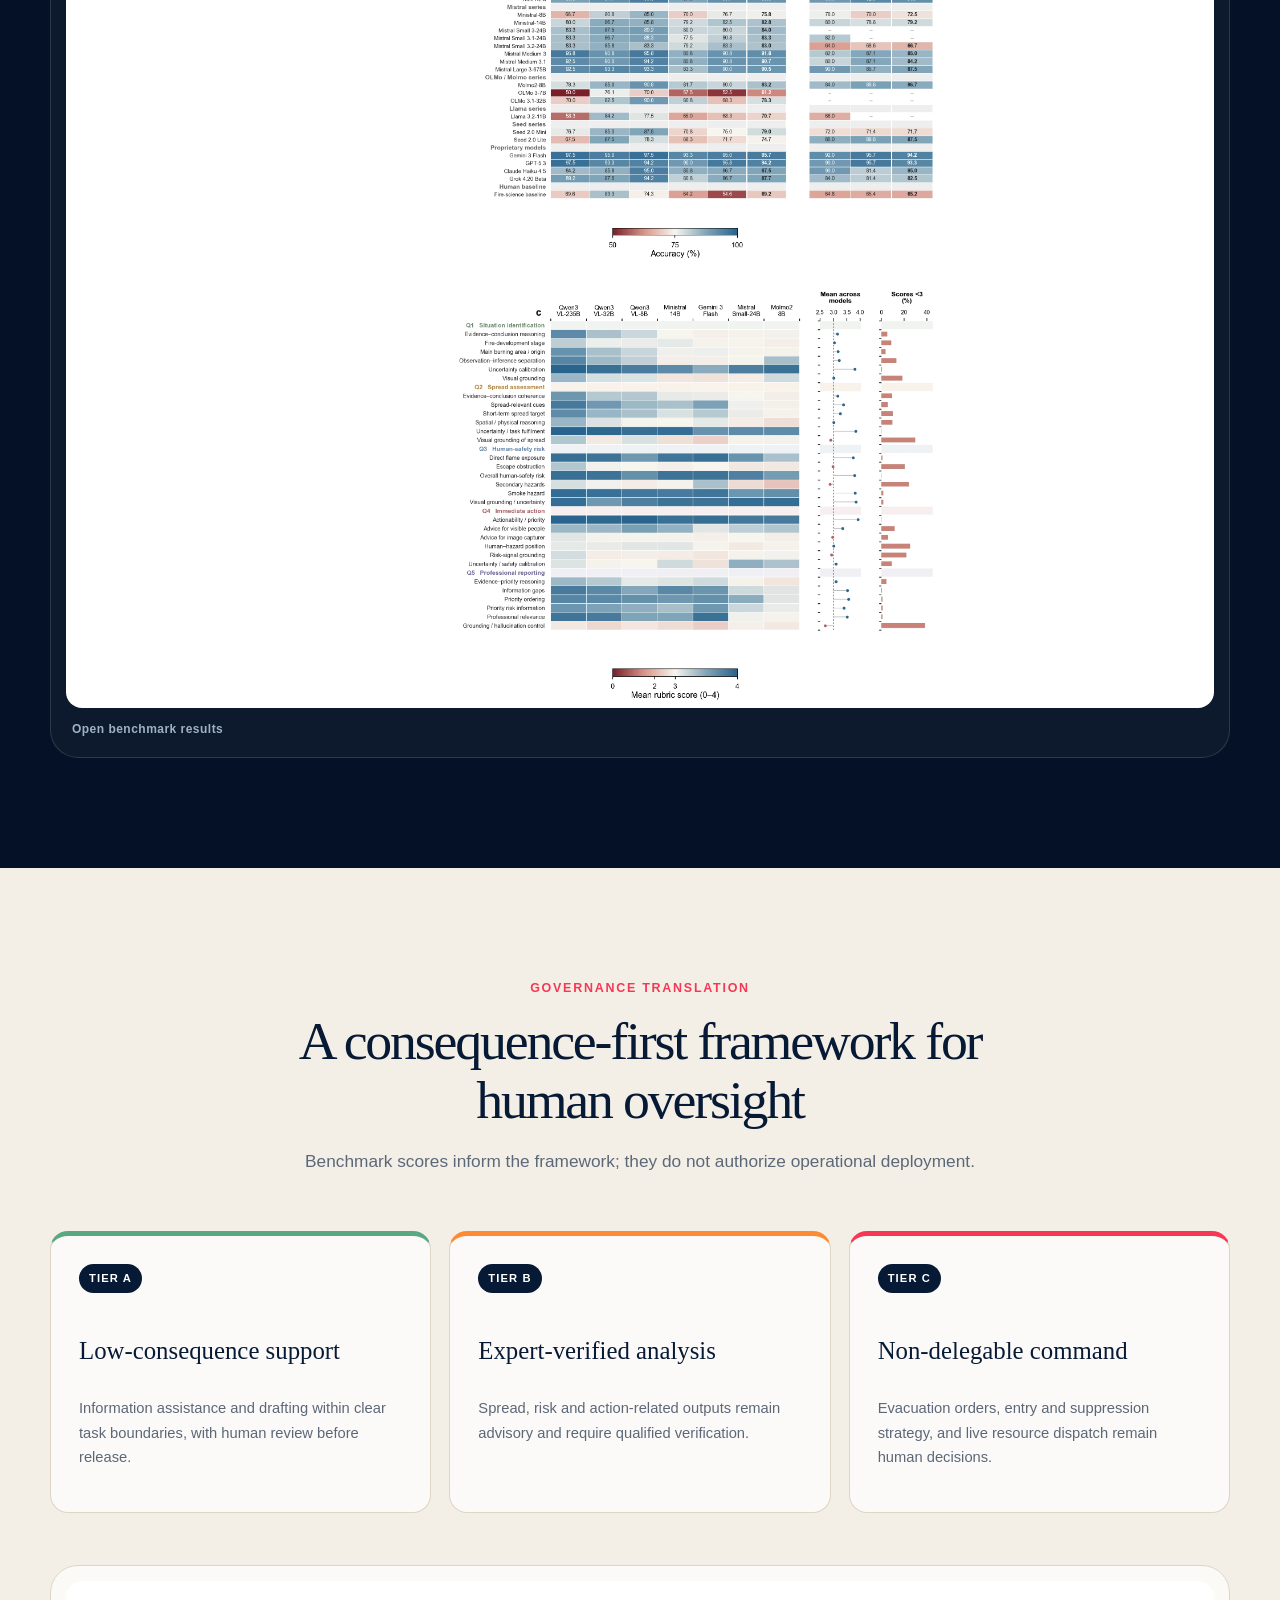
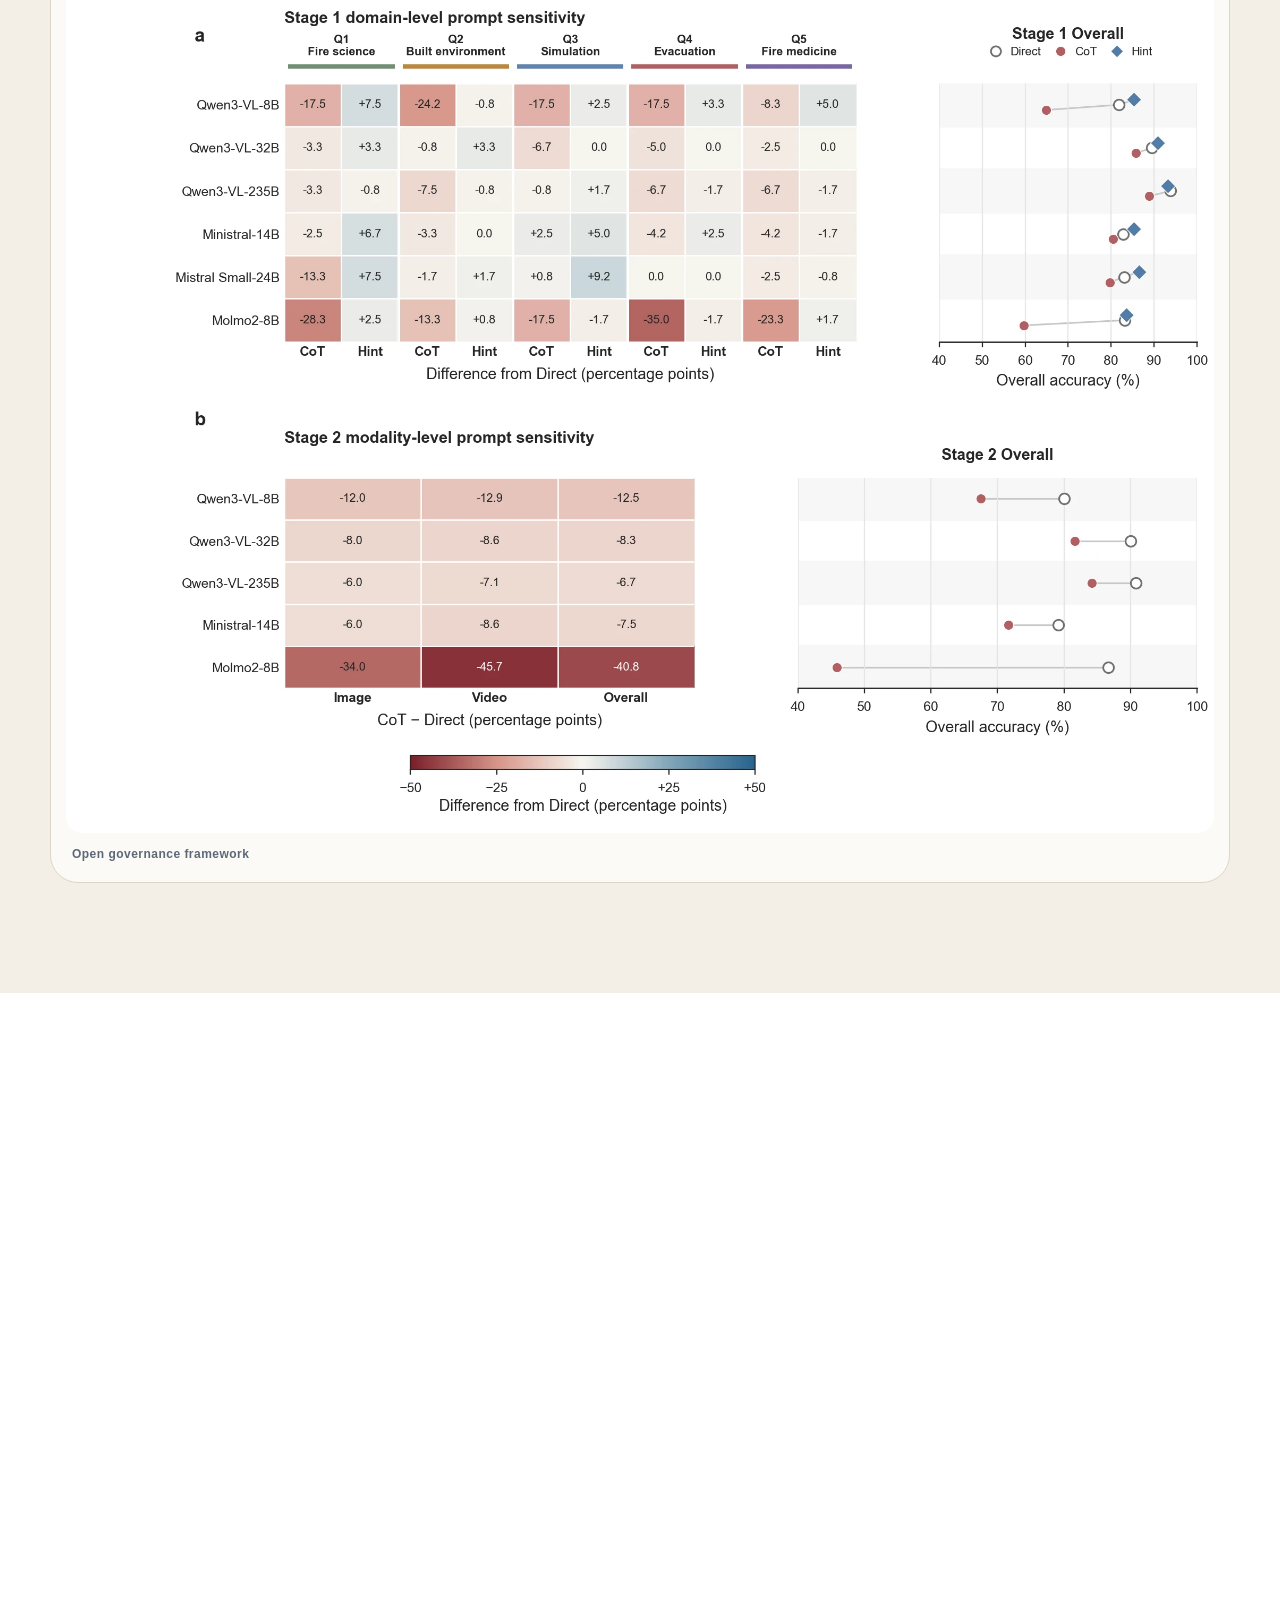
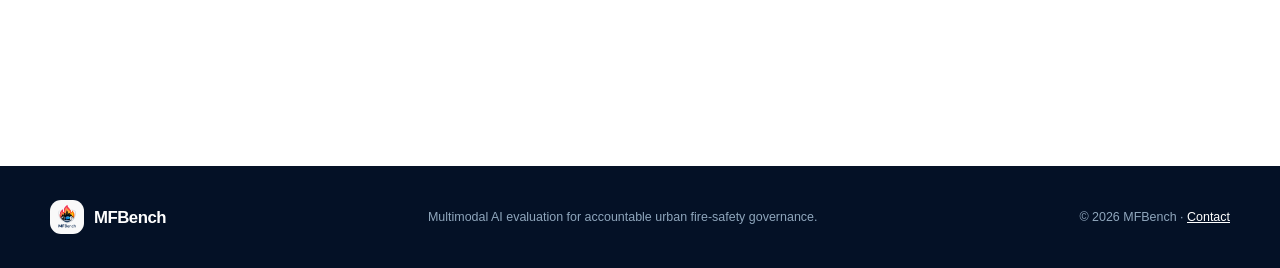
==== commit 4dc2e7c1: "Update index.html" ====
--- a/index.html
+++ b/index.html
@@ -63,7 +63,7 @@
                 <strong>Meng Wang</strong><sup>1,3,*</sup>,
                 <strong>Yuxin Zhang</strong><sup>1,3,5,*</sup>,
                 <strong>Xinyan Huang</strong><sup>1,2,3,*</sup>
-                <strong>Huhua Zhu</strong><sup>6,7</sup>
+                <strong>Hehua Zhu</strong><sup>6,7</sup>
               </p>
               <span>† Equal contribution · * Corresponding authors</span>
             </div>
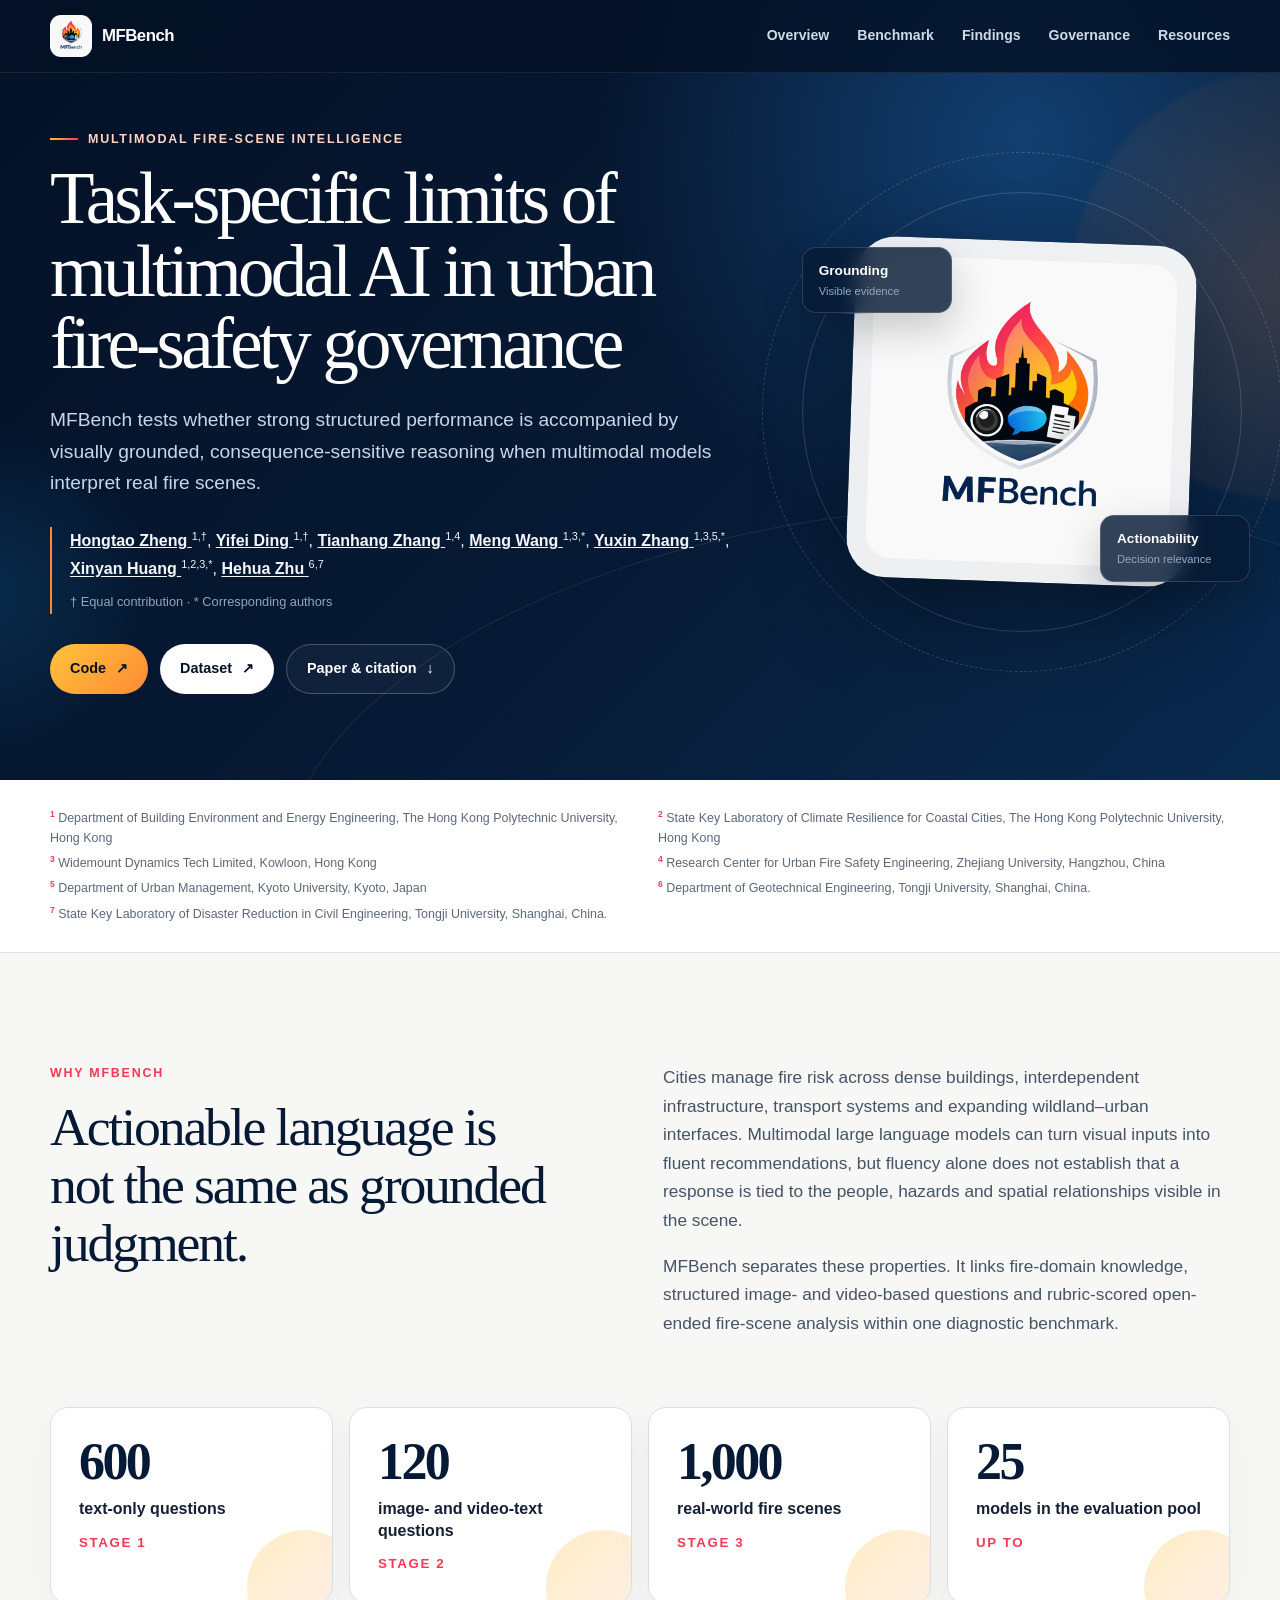
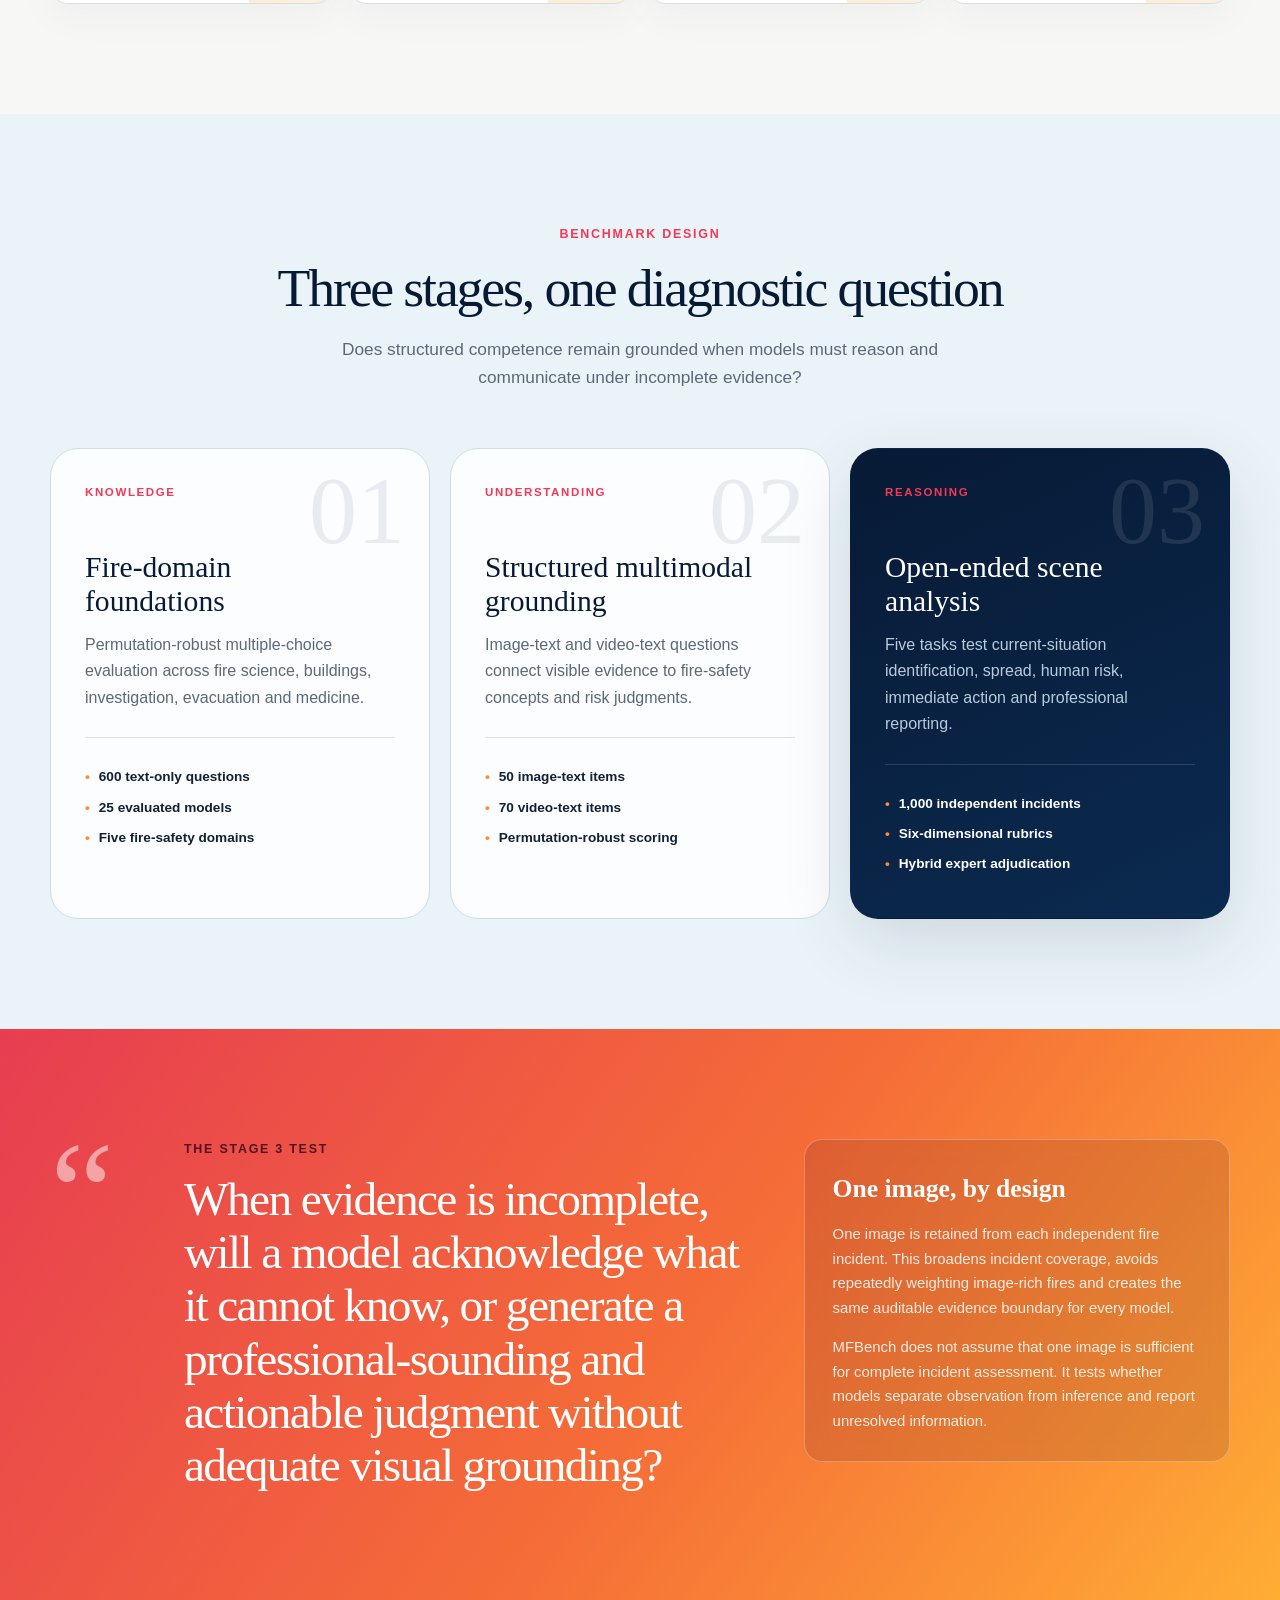
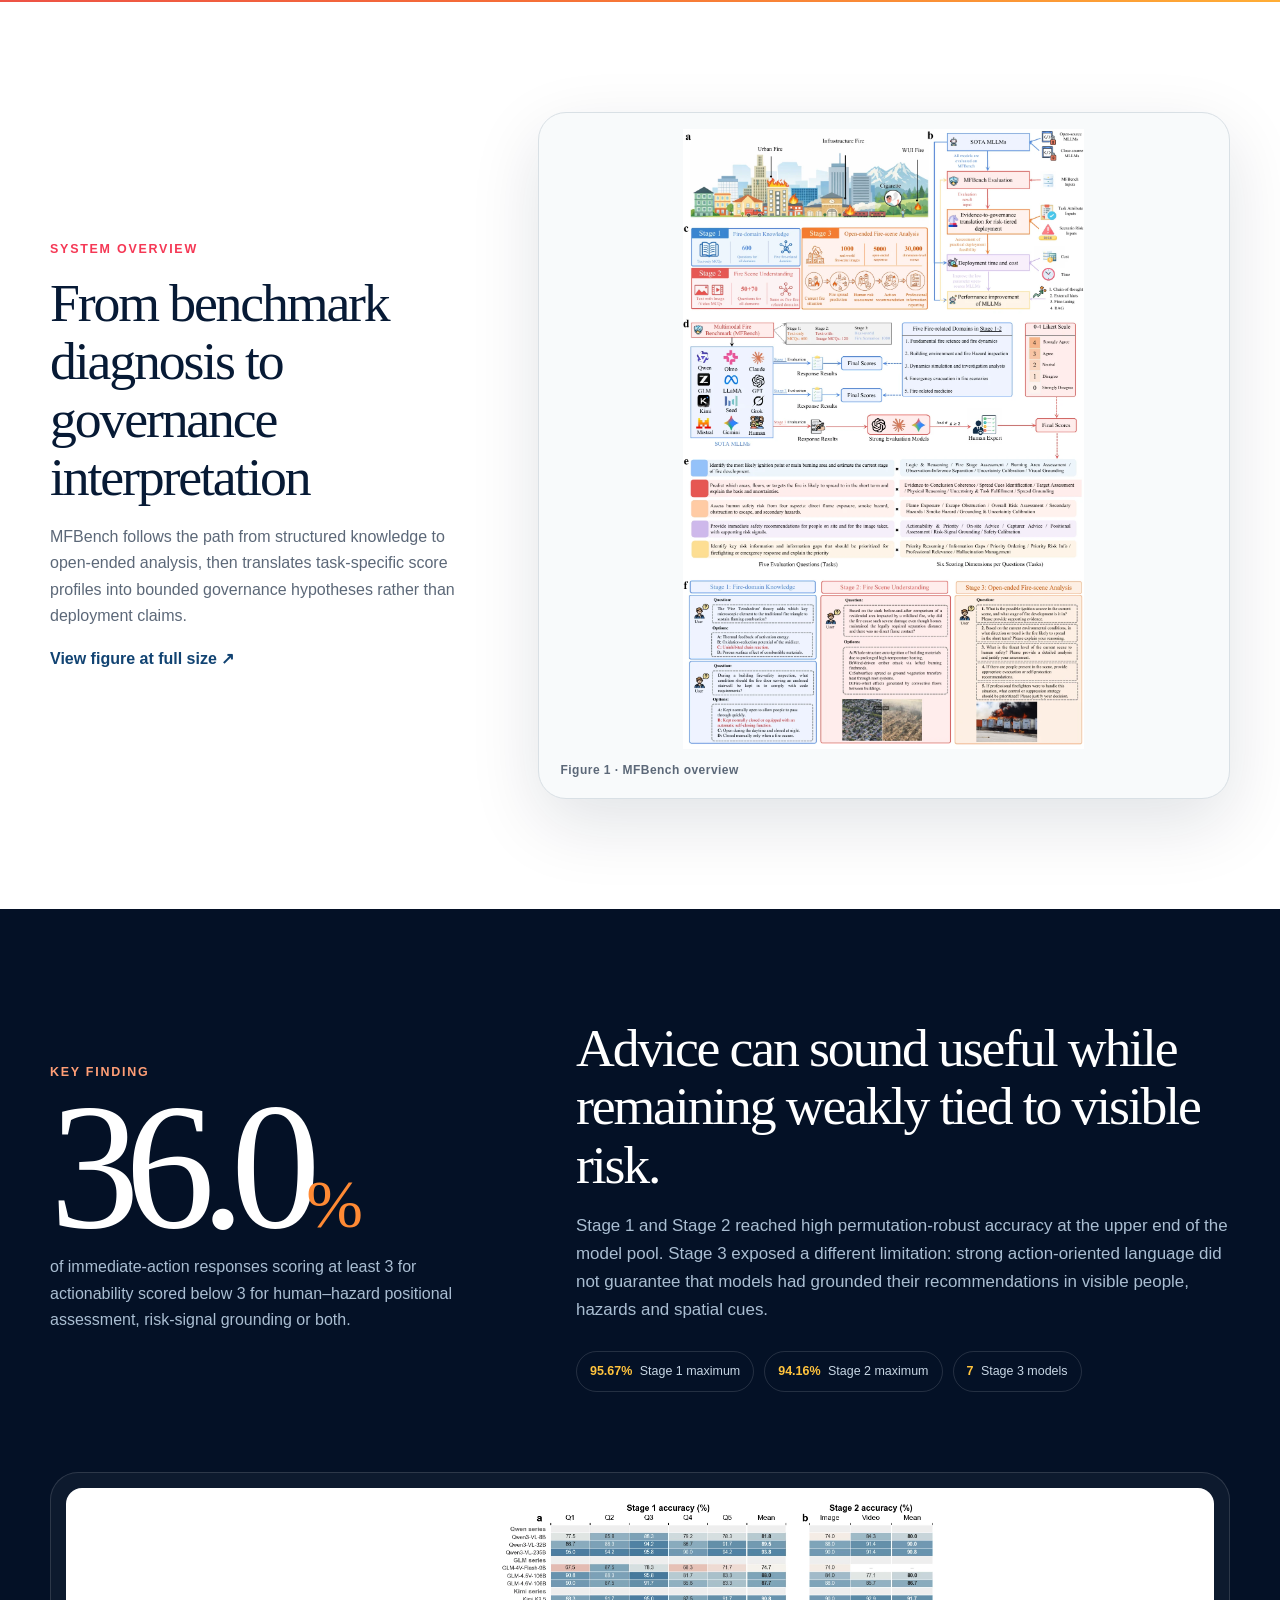
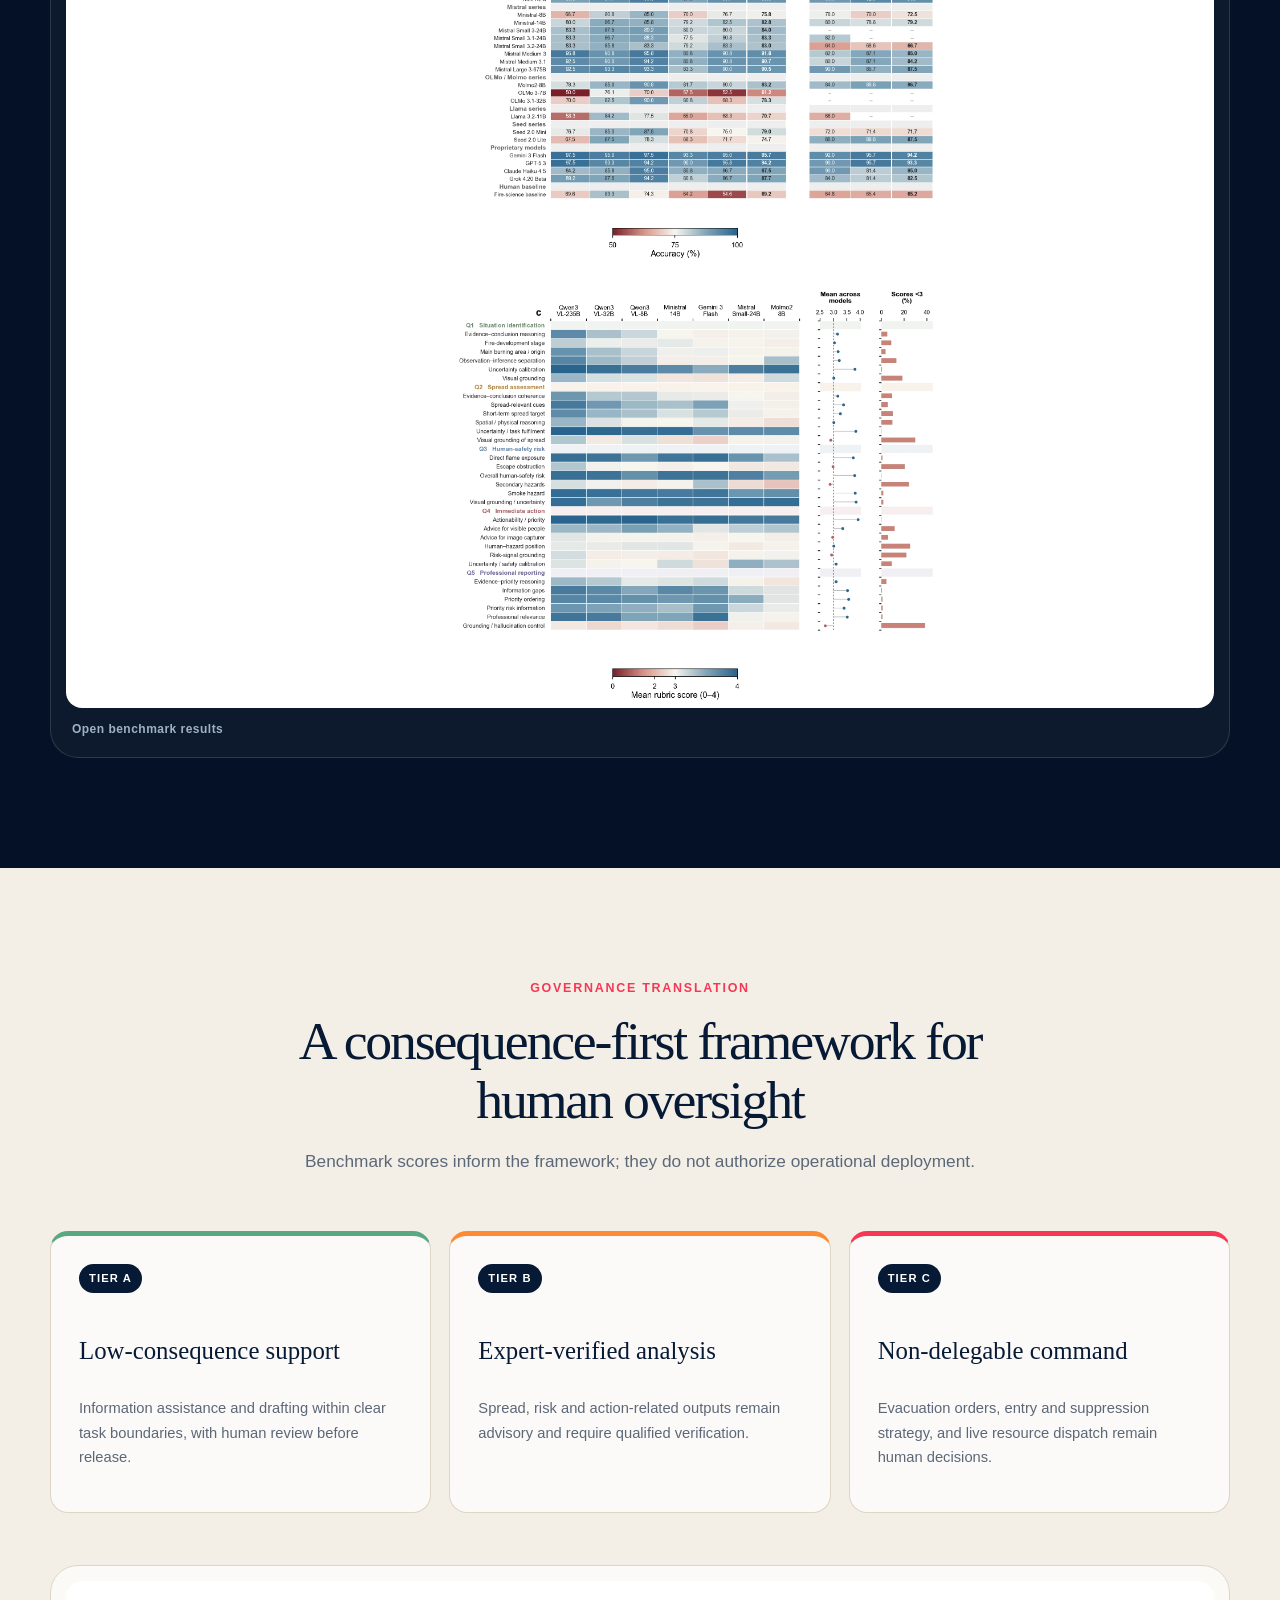
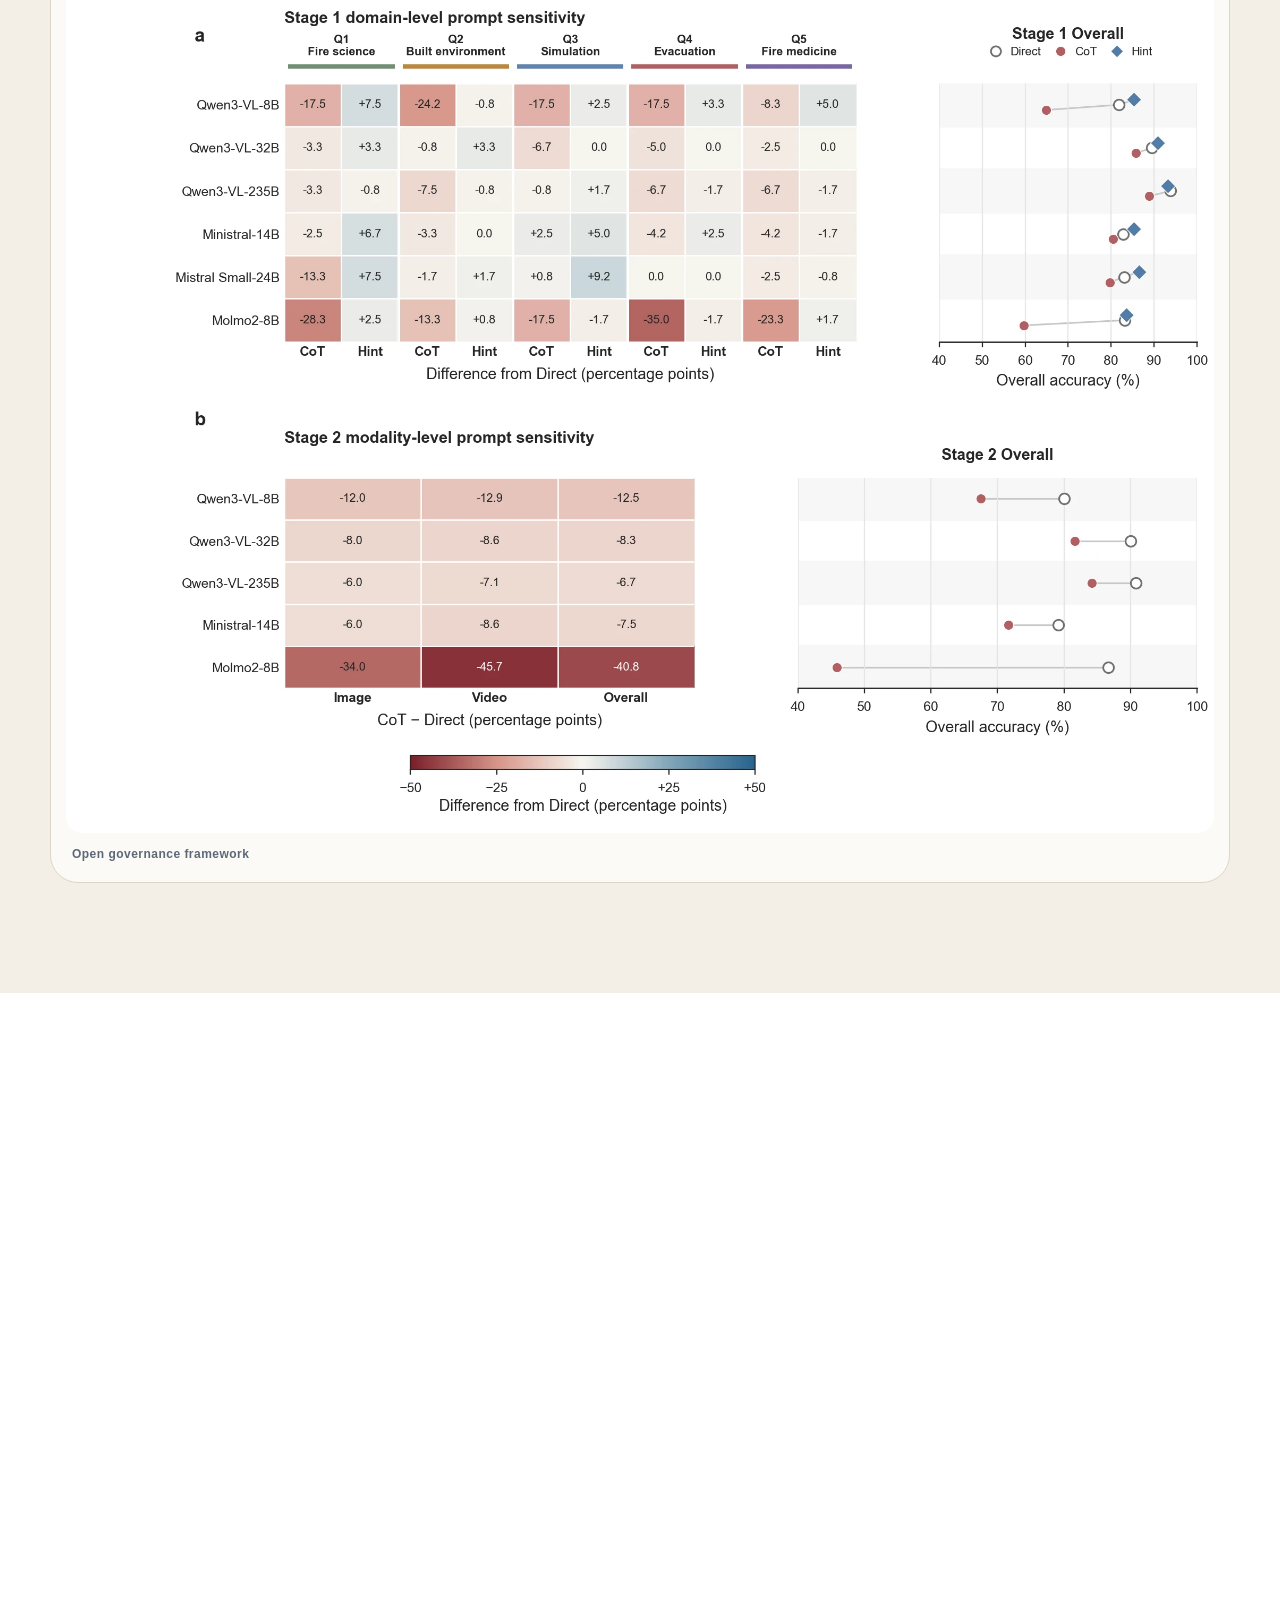
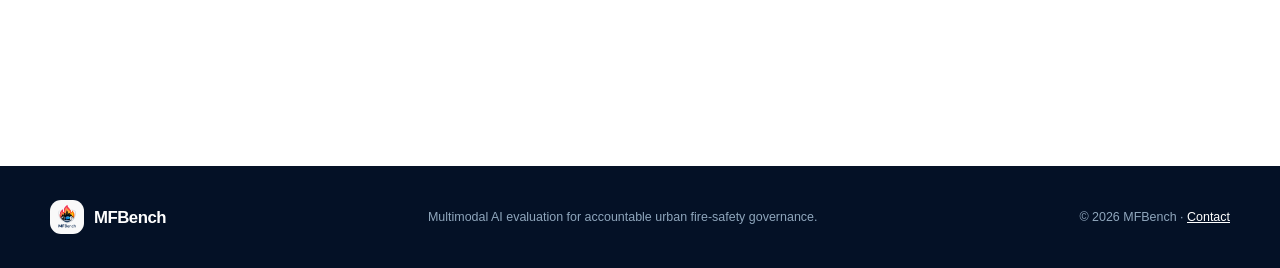
==== commit f69da808: "Update index.html" ====
--- a/index.html
+++ b/index.html
@@ -57,14 +57,56 @@
 
             <div class="authors" aria-label="Authors">
               <p>
-                <strong>Hongtao Zheng</strong><sup>1,†</sup>,
-                <strong>Yifei Ding</strong><sup>1,†</sup>,
-                <strong>Tianhang Zhang</strong><sup>1,4</sup>,
-                <strong>Meng Wang</strong><sup>1,3,*</sup>,
-                <strong>Yuxin Zhang</strong><sup>1,3,5,*</sup>,
-                <strong>Xinyan Huang</strong><sup>1,2,3,*</sup>
-                <strong>Hehua Zhu</strong><sup>6,7</sup>
+                <a class="author-link"
+                   href="https://www.firelabxy.com/hongtaozheng"
+                   target="_blank"
+                   rel="noopener noreferrer">
+                  <strong>Hongtao Zheng</strong>
+                </a><sup>1,†</sup>,
+            
+                <a class="author-link"
+                   href="https://scholar.google.com/citations?user=xWT2umYAAAAJ&hl=en"
+                   target="_blank"
+                   rel="noopener noreferrer">
+                  <strong>Yifei Ding</strong>
+                </a><sup>1,†</sup>,
+            
+                <a class="author-link"
+                   href="https://scholar.google.com/citations?user=L3lXZXgAAAAJ&hl=en"
+                   target="_blank"
+                   rel="noopener noreferrer">
+                  <strong>Tianhang Zhang</strong>
+                </a><sup>1,4</sup>,
+            
+                <a class="author-link"
+                   href="https://www.widemount.com/"
+                   target="_blank"
+                   rel="noopener noreferrer">
+                  <strong>Meng Wang</strong>
+                </a><sup>1,3,*</sup>,
+            
+                <a class="author-link"
+                   href="https://www.polyu.edu.hk/beee/people/academic-staff/dr-zhang-yuxin/"
+                   target="_blank"
+                   rel="noopener noreferrer">
+                  <strong>Yuxin Zhang</strong>
+                </a><sup>1,3,5,*</sup>,
+            
+                <a class="author-link"
+                   href="https://scholar.google.com/citations?user=Pz1_XcQAAAAJ&hl=en"
+                   target="_blank"
+                   rel="noopener noreferrer">
+                  <strong>Xinyan Huang</strong>
+                </a><sup>1,2,3,*</sup>,
+            
+                <a class="author-link"
+                   href="https://scholar.google.com/citations?user=oSL8osIAAAAJ&hl=en"
+                   target="_blank"
+                   rel="noopener noreferrer">
+                  <strong>Hehua Zhu</strong>
+                </a><sup>6,7</sup>
               </p>
+            
               <span>† Equal contribution · * Corresponding authors</span>
             </div>
 
